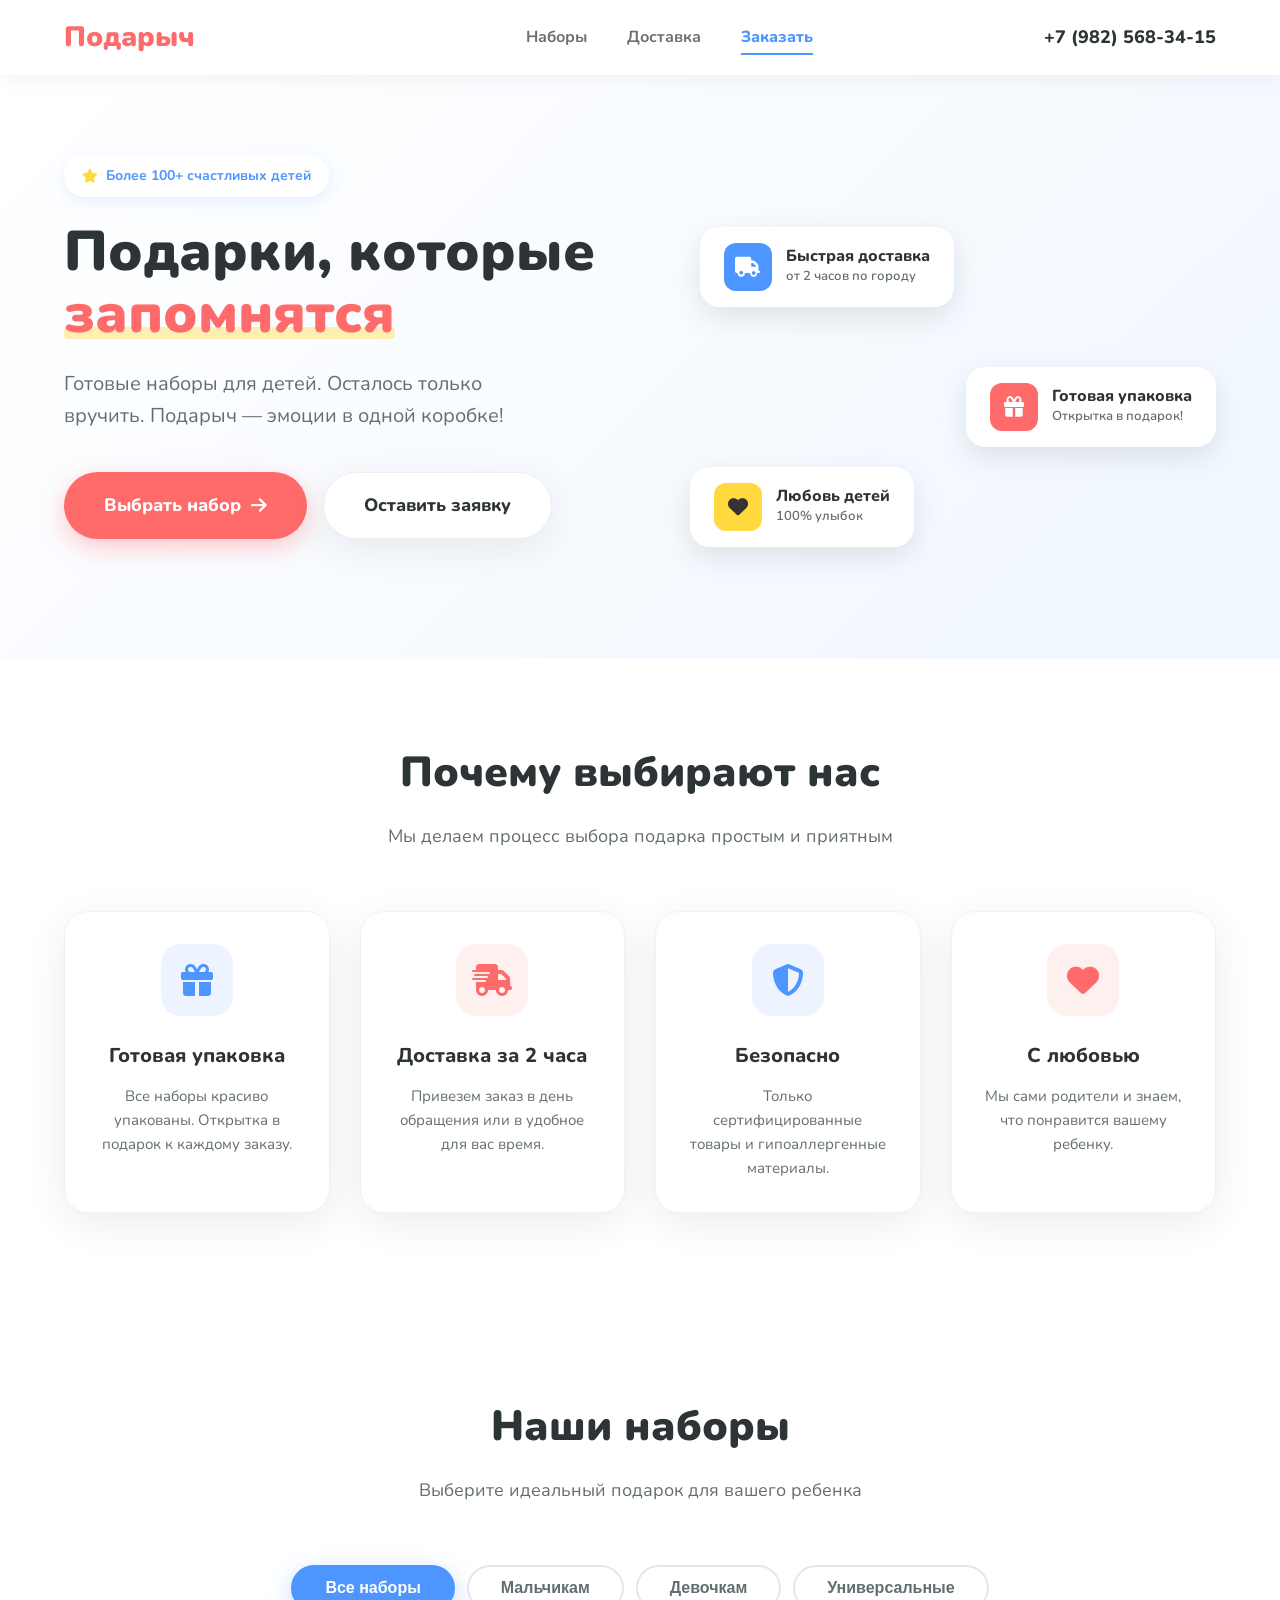
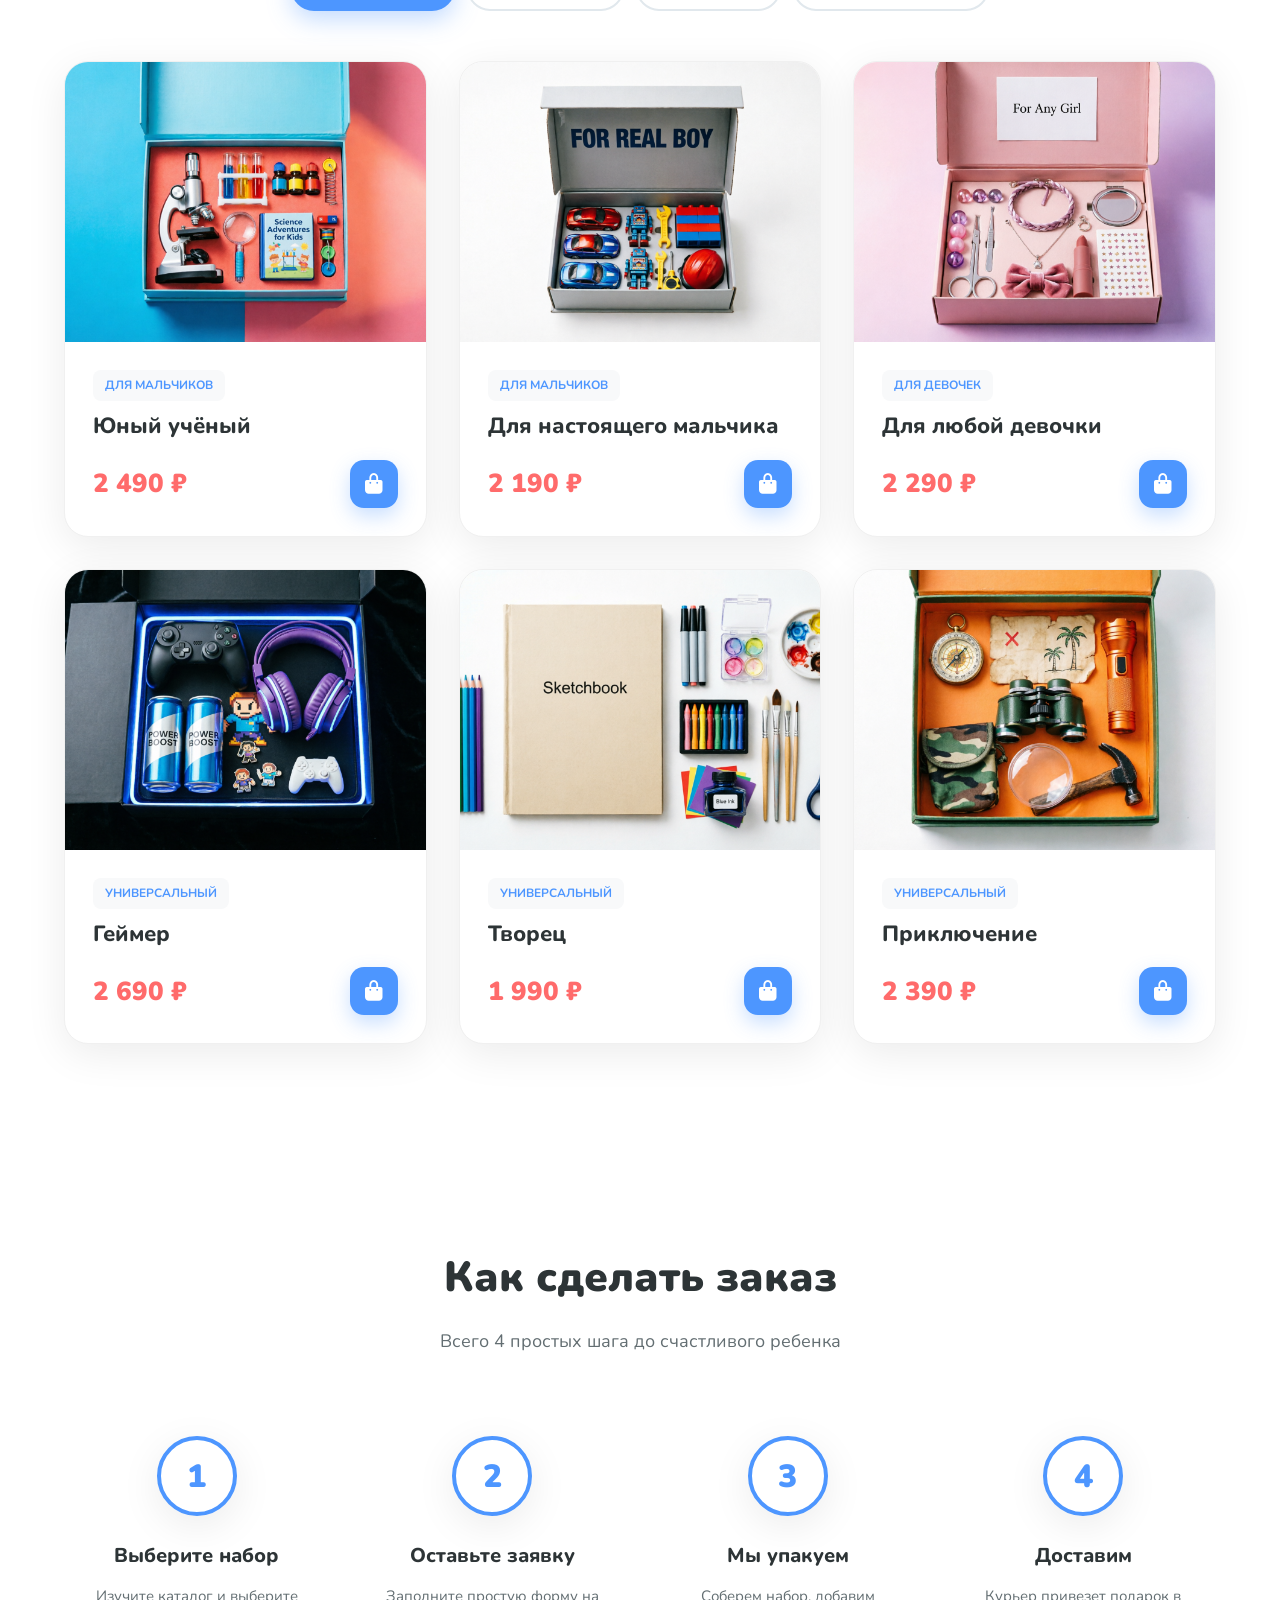
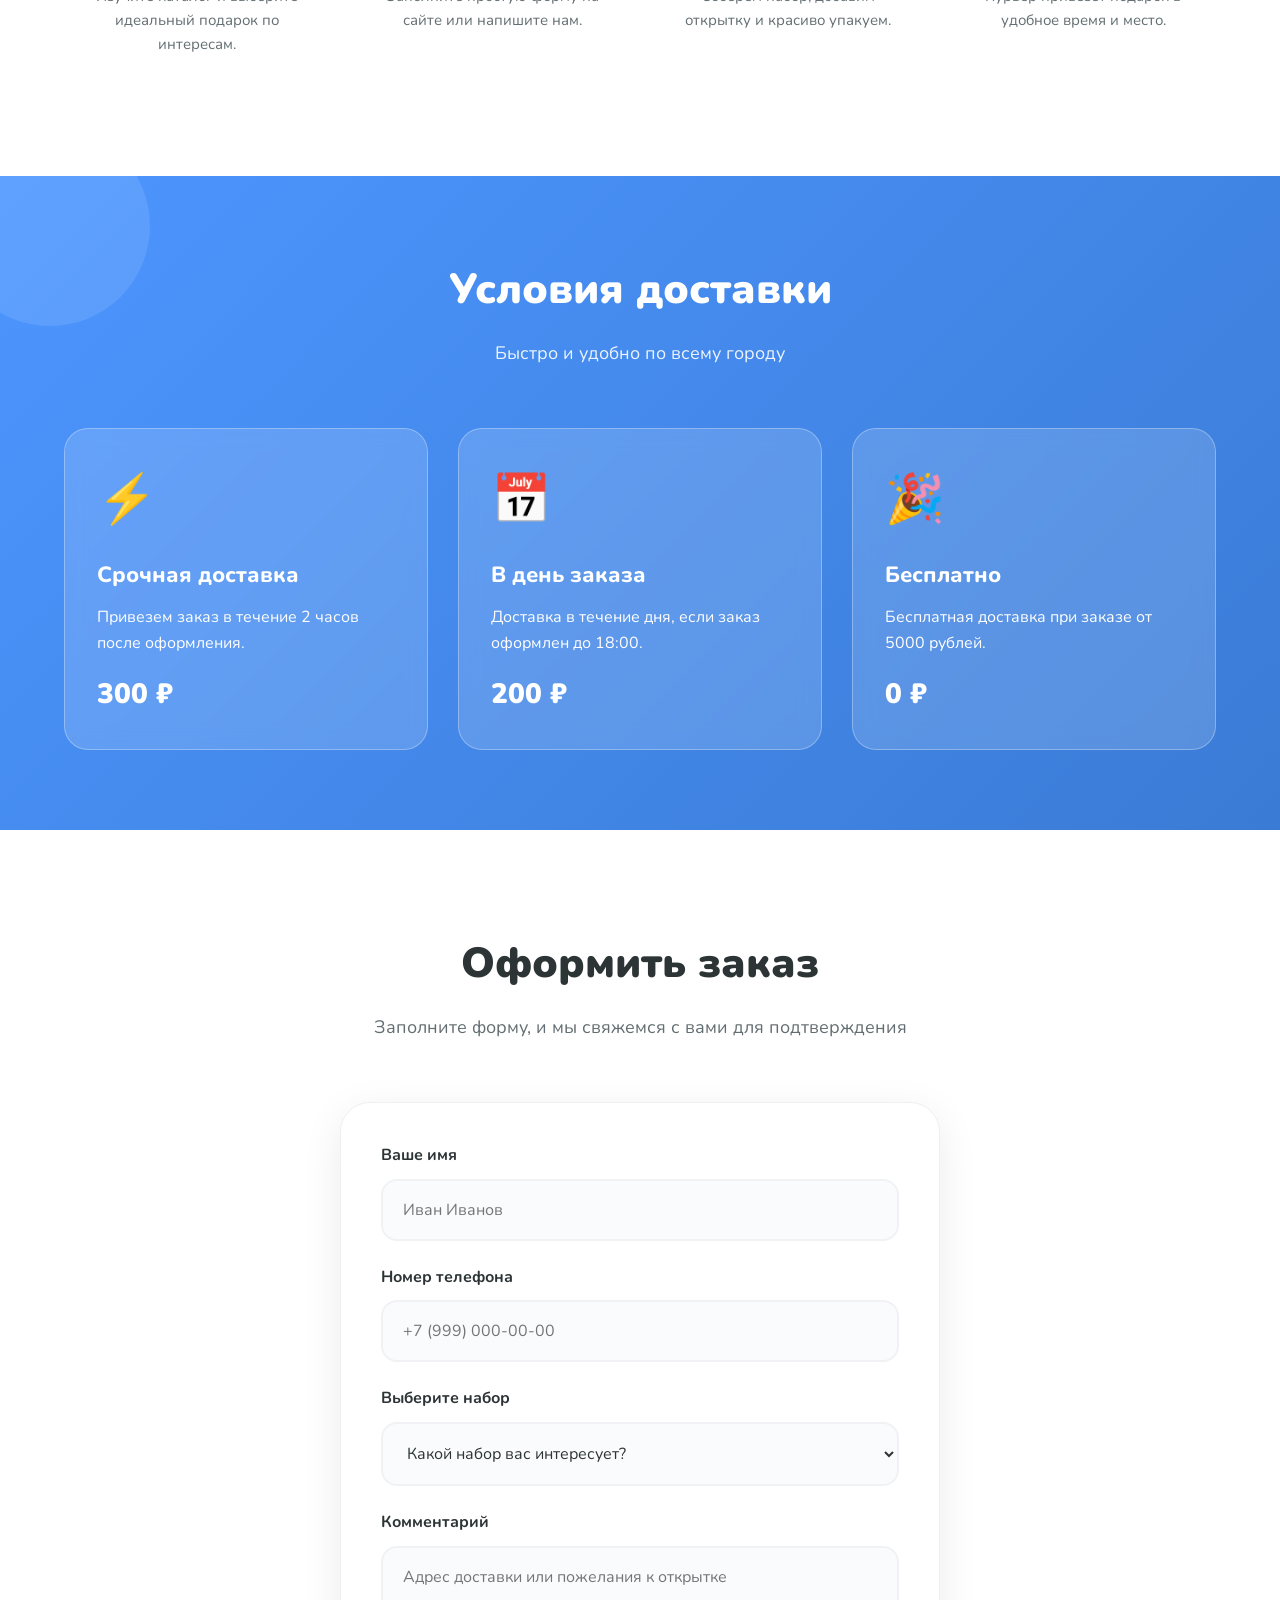
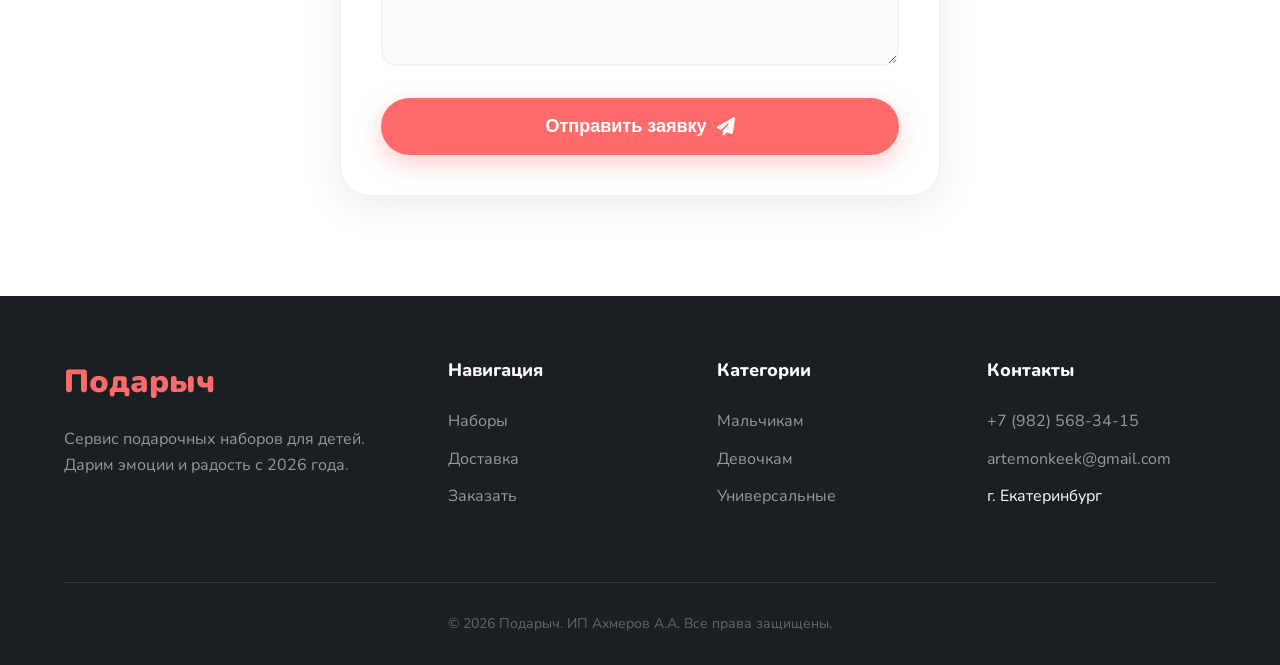
==== index.html @ 7b55886d "First release" ====
<!DOCTYPE html>
<html lang="ru">
<head>
    <meta charset="UTF-8">
    <meta name="viewport" content="width=device-width, initial-scale=1.0">
    <title>Подарыч — Готовые наборы для детей</title>
    
    <!-- Шрифты Nunito -->
    <link href="https://fonts.googleapis.com/css2?family=Nunito:wght@400;600;700;800;900&display=swap" rel="stylesheet">
    <!-- Иконки FontAwesome -->
    <link rel="stylesheet" href="https://cdnjs.cloudflare.com/ajax/libs/font-awesome/6.4.0/css/all.min.css">
    <!-- Твой стиль -->
    <link rel="stylesheet" href="style.css">
</head>
<body>

    <!-- HEADER -->
    <header class="header">
        <div class="container header__inner">
            <a href="#" class="logo">
                Подарыч
            </a>
            
            <nav class="nav" id="navMenu">
                <a href="#catalog" class="nav__link">Наборы</a>
                <a href="#delivery" class="nav__link">Доставка</a>
                <!-- Кнопка "Заказать" теперь здесь, в меню -->
                <a href="#order" class="nav__link nav__link--cta">Заказать</a>
            </nav>

            <div class="header__contacts">
                <a href="tel:+79825683415" class="phone">+7 (982) 568-34-15</a>
                <!-- Кнопка Telegram убрана отсюда -->
                
                <button class="burger-btn" id="burgerBtn">
                    <i class="fas fa-bars"></i>
                </button>
            </div>
        </div>
    </header>

    <!-- HERO SECTION -->
    <section class="hero">
        <div class="container hero__inner">
            <div class="hero__content reveal">
                <div class="hero__badge">
                    <i class="fas fa-star" style="color: #FFD93D;"></i>
                    Более 100+ счастливых детей
                </div>
                
                <h1 class="hero__title">
                    Подарки, которые <span>запомнятся</span>
                </h1>
                
                <p class="hero__subtitle">
                    Готовые наборы для детей. Осталось только вручить. Подарыч — эмоции в одной коробке!
                </p>

                <div class="hero__buttons">
                    <a href="#catalog" class="btn-primary">
                        Выбрать набор <i class="fas fa-arrow-right"></i>
                    </a>
                    <a href="#order" class="btn-outline">
                        Оставить заявку
                    </a>
                </div>
            </div>
            
            <div class="hero__image-wrapper">
                
                <div class="floating-card fc-delivery">
                    <div class="floating-card__icon"><i class="fas fa-truck"></i></div>
                    <div>
                        <div class="floating-card__text">Быстрая доставка</div>
                        <div class="floating-card__subtext">от 2 часов по городу</div>
                    </div>
                </div>

                <div class="floating-card fc-packaging">
                    <div class="floating-card__icon"><i class="fas fa-gift"></i></div>
                    <div>
                        <div class="floating-card__text">Готовая упаковка</div>
                        <div class="floating-card__subtext">Открытка в подарок!</div>
                    </div>
                </div>

                <div class="floating-card fc-rating">
                    <div class="floating-card__icon"><i class="fas fa-heart"></i></div>
                    <div>
                        <div class="floating-card__text">Любовь детей</div>
                        <div class="floating-card__subtext">100% улыбок</div>
                    </div>
                </div>
            </div>
        </div>
    </section>

    <!-- FEATURES -->
    <section class="features">
        <div class="container">
            <div class="section-header reveal">
                <h2 class="section-title">Почему выбирают нас</h2>
                <p class="section-subtitle">Мы делаем процесс выбора подарка простым и приятным</p>
            </div>
            
            <div class="features__grid">
                <div class="feature-card reveal">
                    <div class="feature-icon"><i class="fas fa-gift"></i></div>
                    <h3 class="feature-title">Готовая упаковка</h3>
                    <p class="feature-text">Все наборы красиво упакованы. Открытка в подарок к каждому заказу.</p>
                </div>
                <div class="feature-card reveal">
                    <div class="feature-icon"><i class="fas fa-shipping-fast"></i></div>
                    <h3 class="feature-title">Доставка за 2 часа</h3>
                    <p class="feature-text">Привезем заказ в день обращения или в удобное для вас время.</p>
                </div>
                <div class="feature-card reveal">
                    <div class="feature-icon"><i class="fas fa-shield-alt"></i></div>
                    <h3 class="feature-title">Безопасно</h3>
                    <p class="feature-text">Только сертифицированные товары и гипоаллергенные материалы.</p>
                </div>
                <div class="feature-card reveal">
                    <div class="feature-icon"><i class="fas fa-heart"></i></div>
                    <h3 class="feature-title">С любовью</h3>
                    <p class="feature-text">Мы сами родители и знаем, что понравится вашему ребенку.</p>
                </div>
            </div>
        </div>
    </section>

    <!-- CATALOG -->
    <section class="catalog" id="catalog">
        <div class="container">
            <div class="section-header reveal">
                <h2 class="section-title">Наши наборы</h2>
                <p class="section-subtitle">Выберите идеальный подарок для вашего ребенка</p>
            </div>

            <div class="filters reveal">
                <button class="filter-btn active" data-filter="all">Все наборы</button>
                <button class="filter-btn" data-filter="boy">Мальчикам</button>
                <button class="filter-btn" data-filter="girl">Девочкам</button>
                <button class="filter-btn" data-filter="universal">Универсальные</button>
            </div>

            <div class="products-grid">
                <!-- Товар 1 -->
                <div class="product-card reveal" data-category="boy">
                    <img src="Ученый.png" alt="Набор Юный ученый" class="product-image">
                    <div class="product-content">
                        <span class="product-tag">Для мальчиков</span>
                        <h3 class="product-title">Юный учёный</h3>
                        <div class="product-footer">
                            <span class="product-price">2 490 ₽</span>
                            <a href="#order" class="btn-order"><i class="fas fa-shopping-bag"></i></a>
                        </div>
                    </div>
                </div>

                <!-- Товар 2 -->
                <div class="product-card reveal" data-category="boy">
                    <img src="Для мальчика.png" alt="Набор Для настоящего мальчика" class="product-image">
                    <div class="product-content">
                        <span class="product-tag">Для мальчиков</span>
                        <h3 class="product-title">Для настоящего мальчика</h3>
                        <div class="product-footer">
                            <span class="product-price">2 190 ₽</span>
                            <a href="#order" class="btn-order"><i class="fas fa-shopping-bag"></i></a>
                        </div>
                    </div>
                </div>

                <!-- Товар 3 -->
                <div class="product-card reveal" data-category="girl">
                    <img src="Для девочки.png" alt="Набор Для любой девочки" class="product-image">
                    <div class="product-content">
                        <span class="product-tag">Для девочек</span>
                        <h3 class="product-title">Для любой девочки</h3>
                        <div class="product-footer">
                            <span class="product-price">2 290 ₽</span>
                            <a href="#order" class="btn-order"><i class="fas fa-shopping-bag"></i></a>
                        </div>
                    </div>
                </div>
                
                <!-- Товар 4 -->
                <div class="product-card reveal" data-category="universal">
                    <img src="Геймер.png" alt="Набор Геймер" class="product-image">
                    <div class="product-content">
                        <span class="product-tag">Универсальный</span>
                        <h3 class="product-title">Геймер</h3>
                        <div class="product-footer">
                            <span class="product-price">2 690 ₽</span>
                            <a href="#order" class="btn-order"><i class="fas fa-shopping-bag"></i></a>
                        </div>
                    </div>
                </div>

                <!-- Товар 5 -->
                <div class="product-card reveal" data-category="universal">
                    <img src="Художник.png" alt="Набор Творец" class="product-image">
                    <div class="product-content">
                        <span class="product-tag">Универсальный</span>
                        <h3 class="product-title">Творец</h3>
                        <div class="product-footer">
                            <span class="product-price">1 990 ₽</span>
                            <a href="#order" class="btn-order"><i class="fas fa-shopping-bag"></i></a>
                        </div>
                    </div>
                </div>

                <!-- Товар 6 -->
                <div class="product-card reveal" data-category="universal">
                    <img src="Приключения.png" alt="Набор Приключение" class="product-image">
                    <div class="product-content">
                        <span class="product-tag">Универсальный</span>
                        <h3 class="product-title">Приключение</h3>
                        <div class="product-footer">
                            <span class="product-price">2 390 ₽</span>
                            <a href="#order" class="btn-order"><i class="fas fa-shopping-bag"></i></a>
                        </div>
                    </div>
                </div>
            </div>
        </div>
    </section>

    <!-- HOW IT WORKS -->
    <section class="how-it-works" id="how-it-works">
        <div class="container">
            <div class="section-header reveal">
                <h2 class="section-title">Как сделать заказ</h2>
                <p class="section-subtitle">Всего 4 простых шага до счастливого ребенка</p>
            </div>

            <div class="steps-grid">
                <div class="step-card reveal">
                    <div class="step-number">1</div>
                    <h3 class="step-title">Выберите набор</h3>
                    <p class="step-text">Изучите каталог и выберите идеальный подарок по интересам.</p>
                </div>
                <div class="step-card reveal">
                    <div class="step-number">2</div>
                    <h3 class="step-title">Оставьте заявку</h3>
                    <p class="step-text">Заполните простую форму на сайте или напишите нам.</p>
                </div>
                <div class="step-card reveal">
                    <div class="step-number">3</div>
                    <h3 class="step-title">Мы упакуем</h3>
                    <p class="step-text">Соберем набор, добавим открытку и красиво упакуем.</p>
                </div>
                <div class="step-card reveal">
                    <div class="step-number">4</div>
                    <h3 class="step-title">Доставим</h3>
                    <p class="step-text">Курьер привезет подарок в удобное время и место.</p>
                </div>
            </div>
        </div>
    </section>

    <!-- DELIVERY INFO -->
    <section class="delivery" id="delivery">
        <div class="container">
            <div class="section-header reveal">
                <h2 class="section-title">Условия доставки</h2>
                <p class="section-subtitle">Быстро и удобно по всему городу</p>
            </div>

            <div class="delivery-grid">
                <div class="delivery-card reveal">
                    <div class="delivery-icon">⚡</div>
                    <h3 class="delivery-title">Срочная доставка</h3>
                    <p>Привезем заказ в течение 2 часов после оформления.</p>
                    <span class="delivery-price">300 ₽</span>
                </div>
                <div class="delivery-card reveal">
                    <div class="delivery-icon">📅</div>
                    <h3 class="delivery-title">В день заказа</h3>
                    <p>Доставка в течение дня, если заказ оформлен до 18:00.</p>
                    <span class="delivery-price">200 ₽</span>
                </div>
                <div class="delivery-card reveal">
                    <div class="delivery-icon">🎉</div>
                    <h3 class="delivery-title">Бесплатно</h3>
                    <p>Бесплатная доставка при заказе от 5000 рублей.</p>
                    <span class="delivery-price">0 ₽</span>
                </div>
            </div>
        </div>
    </section>

    <!-- ORDER FORM -->
    <section class="order-form-section" id="order">
        <div class="container">
            <div class="section-header reveal">
                <h2 class="section-title">Оформить заказ</h2>
                <p class="section-subtitle">Заполните форму, и мы свяжемся с вами для подтверждения</p>
            </div>
            
            <form class="form-wrapper reveal" id="orderForm">
                <div class="form-group">
                    <label class="form-label">Ваше имя</label>
                    <input type="text" class="form-input" id="name" placeholder="Иван Иванов" required>
                </div>
                
                <div class="form-group">
                    <label class="form-label">Номер телефона</label>
                    <input type="tel" class="form-input" id="phone" placeholder="+7 (999) 000-00-00" required>
                </div>

                <div class="form-group">
                    <label class="form-label">Выберите набор</label>
                    <select class="form-select" id="productSelect">
                        <option value="" disabled selected>Какой набор вас интересует?</option>
                        <option>Юный учёный</option>
                        <option>Для настоящего мальчика</option>
                        <option>Для любой девочки</option>
                        <option>Геймер</option>
                        <option>Творец</option>
                        <option>Приключение</option>
                    </select>
                </div>

                <div class="form-group">
                    <label class="form-label">Комментарий</label>
                    <textarea class="form-textarea" id="comment" placeholder="Адрес доставки или пожелания к открытке"></textarea>
                </div>

                <button type="submit" class="btn-primary btn-full">
                    Отправить заявку <i class="fas fa-paper-plane"></i>
                </button>
            </form>
        </div>
    </section>

    <!-- FOOTER -->
    <footer class="footer" id="footer">
        <div class="container">
            <div class="footer-grid">
                <div>
                    <a href="#" class="footer-logo">Подарыч</a>
                    <p class="footer-text">Сервис подарочных наборов для детей. Дарим эмоции и радость с 2026 года.</p>
                </div>
                <div>
                    <h4 class="footer-title">Навигация</h4>
                    <ul class="footer-links">
                        <li><a href="#catalog">Наборы</a></li>
                        <li><a href="#delivery">Доставка</a></li>
                        <li><a href="#order">Заказать</a></li>
                    </ul>
                </div>
                <div>
                    <h4 class="footer-title">Категории</h4>
                    <ul class="footer-links">
                        <li><a href="#">Мальчикам</a></li>
                        <li><a href="#">Девочкам</a></li>
                        <li><a href="#">Универсальные</a></li>
                    </ul>
                </div>
                <div>
                    <h4 class="footer-title">Контакты</h4>
                    <ul class="footer-links">
                        <li><a href="tel:+79825683415">+7 (982) 568-34-15</a></li>
                        <li><a href="mailto:artemonkeek@gmail.com">artemonkeek@gmail.com</a></li>
                        <li>г. Екатеринбург</li>
                    </ul>
                </div>
            </div>
            <div class="footer-bottom">
                <p>© 2026 Подарыч. ИП Ахмеров А.А. Все права защищены.</p>
            </div>
        </div>
    </footer>

    <!-- Подключение скрипта -->
    <script src="script.js"></script>
</body>
</html>
---- style.css ----
/* =========================================
   БАЗОВЫЕ НАСТРОЙКИ И ПЕРЕМЕННЫЕ
   ========================================= */
   :root {
    --blue: #4D96FF;
    --coral: #FF6B6B;
    --yellow: #FFD93D;
    --gray-light: #F8F9FA;
    --text-dark: #2D3436;
    --text-gray: #636E72;
    --white: #FFFFFF;
    
    /* Тени */
    --shadow-header: 0 4px 20px rgba(0, 0, 0, 0.05);
    --shadow-card: 0 10px 40px rgba(0, 0, 0, 0.08);
    --shadow-btn: 0 8px 25px rgba(255, 107, 107, 0.35);
    --shadow-hover: 0 15px 35px rgba(0, 0, 0, 0.15);
    --shadow-floating: 0 10px 30px rgba(0,0,0,0.1);
}

* {
    margin: 0;
    padding: 0;
    box-sizing: border-box;
}

html {
    scroll-behavior: smooth;
}

body {
    font-family: 'Nunito', sans-serif;
    color: var(--text-dark);
    background-color: #FFFFFF;
    line-height: 1.6;
    overflow-x: hidden;
}

a { text-decoration: none; color: inherit; }
ul { list-style: none; }
img { max-width: 100%; display: block; }

.container {
    max-width: 1200px;
    margin: 0 auto;
    padding: 0 24px;
}

/* =========================================
   АНИМАЦИИ (SCROLL REVEAL)
   ========================================= */
.reveal {
    opacity: 0;
    transform: translateY(30px);
    transition: all 0.8s ease-out;
}

.reveal.active {
    opacity: 1;
    transform: translateY(0);
}

/* =========================================
   HEADER
   ========================================= */
.header {
    background: rgba(255, 255, 255, 0.95);
    backdrop-filter: blur(10px);
    padding: 15px 0;
    position: sticky;
    top: 0;
    z-index: 100;
    box-shadow: var(--shadow-header);
    transition: padding 0.3s;
}

.header__inner {
    display: flex;
    justify-content: space-between;
    align-items: center;
}

.logo {
    display: flex;
    align-items: center;
    gap: 12px;
    font-weight: 900;
    font-size: 28px;
    color: var(--coral);
    z-index: 102;
}

/* Навигация сдвинута правее за счет margin-left */
.nav {
    display: flex;
    gap: 40px;
    margin-left: 100px; /* Сдвиг меню правее для центровки визуального веса */
}

.nav__link {
    font-weight: 700;
    font-size: 16px;
    color: var(--text-dark);
    opacity: 0.7;
    transition: 0.3s;
    position: relative;
}

.nav__link:hover { opacity: 1; color: var(--blue); }

/* Активная ссылка (подчеркивание) */
.nav__link::after {
    content: '';
    position: absolute;
    bottom: -5px;
    left: 0;
    width: 0;
    height: 2px;
    background: var(--blue);
    transition: width 0.3s;
}
.nav__link:hover::after, .nav__link.active::after { width: 100%; }

/* Специальный стиль для кнопки "Заказать" в меню */
.nav__link--cta {
    color: var(--blue);
    opacity: 1;
    font-weight: 800;
}
.nav__link--cta::after {
    width: 100%; /* Всегда подчеркнута или при наведении */
}

.header__contacts {
    display: flex;
    align-items: center;
    gap: 24px;
}

.phone {
    font-weight: 800;
    font-size: 18px;
    color: var(--text-dark);
    transition: color 0.3s;
}
.phone:hover { color: var(--blue); }

.burger-btn {
    display: none;
    background: none;
    border: none;
    font-size: 24px;
    color: var(--text-dark);
    cursor: pointer;
    z-index: 102;
    padding: 5px;
    transition: transform 0.3s;
}
.burger-btn:hover { transform: scale(1.1); color: var(--coral); }

/* =========================================
   HERO SECTION
   ========================================= */
.hero {
    padding: 80px 0 120px;
    background: linear-gradient(135deg, #fff 0%, #f0f7ff 100%);
    position: relative;
    overflow: hidden;
}

.hero__inner {
    display: grid;
    grid-template-columns: 1.2fr 1fr;
    gap: 60px;
    align-items: center;
}

.hero__badge {
    display: inline-flex;
    align-items: center;
    gap: 8px;
    background: var(--white);
    padding: 10px 18px;
    border-radius: 50px;
    font-size: 14px;
    font-weight: 700;
    color: var(--blue);
    margin-bottom: 24px;
    box-shadow: 0 4px 15px rgba(77, 150, 255, 0.15);
    animation: float 3s ease-in-out infinite;
}

@keyframes float {
    0%, 100% { transform: translateY(0); }
    50% { transform: translateY(-5px); }
}

.hero__title {
    font-size: 56px;
    line-height: 1.1;
    font-weight: 900;
    margin-bottom: 24px;
    color: var(--text-dark);
}

.hero__title span {
    color: var(--coral);
    position: relative;
    display: inline-block;
}

.hero__title span::after {
    content: '';
    position: absolute;
    bottom: 5px;
    left: 0;
    width: 100%;
    height: 12px;
    background: rgba(255, 217, 61, 0.4);
    z-index: -1;
    border-radius: 4px;
}

.hero__subtitle {
    font-size: 20px;
    color: var(--text-gray);
    margin-bottom: 40px;
    max-width: 500px;
}

.hero__buttons {
    display: flex;
    gap: 16px;
}

.btn-primary {
    background: var(--coral);
    color: white;
    padding: 18px 40px;
    border-radius: 50px;
    font-weight: 800;
    font-size: 18px;
    box-shadow: var(--shadow-btn);
    display: inline-flex;
    align-items: center;
    justify-content: center;
    gap: 10px;
    border: none;
    cursor: pointer;
    transition: all 0.3s ease;
}

.btn-primary:hover {
    transform: translateY(-3px);
    box-shadow: 0 12px 30px rgba(255, 107, 107, 0.4);
}

.btn-primary:active { transform: scale(0.95); }

.btn-outline {
    background: var(--white);
    color: var(--text-dark);
    padding: 18px 40px;
    border-radius: 50px;
    font-weight: 800;
    font-size: 18px;
    box-shadow: var(--shadow-card);
    border: 1px solid #eee;
    display: inline-flex;
    align-items: center;
    justify-content: center;
    gap: 10px;
    transition: all 0.3s ease;
}

.btn-outline:hover {
    transform: translateY(-3px);
    box-shadow: var(--shadow-hover);
    border-color: var(--blue);
    color: var(--blue);
}

.btn-outline:active { transform: scale(0.95); }

.hero__image-wrapper {
    position: relative;
    padding: 20px;
    animation: fadeInRight 1s ease-out;
}

@keyframes fadeInRight {
    from { opacity: 0; transform: translateX(50px); }
    to { opacity: 1; transform: translateX(0); }
}

.hero__image {
    width: 100%;
    border-radius: 30px;
    box-shadow: 0 30px 60px rgba(0, 0, 0, 0.1);
    transform: rotate(2deg);
    transition: transform 0.5s;
}

.hero__image:hover { transform: rotate(0deg) scale(1.02); }

.floating-card {
    position: absolute;
    background: var(--white);
    padding: 16px 24px;
    border-radius: 20px;
    box-shadow: var(--shadow-floating);
    display: flex;
    align-items: center;
    gap: 14px;
    z-index: 2;
    animation: floatCard 4s ease-in-out infinite;
}

@keyframes floatCard {
    0%, 100% { transform: translateY(0); }
    50% { transform: translateY(-10px); }
}

.floating-card__icon {
    width: 48px;
    height: 48px;
    border-radius: 12px;
    display: flex;
    align-items: center;
    justify-content: center;
    color: white;
    font-size: 20px;
    flex-shrink: 0;
}

.floating-card__text {
    font-weight: 800;
    font-size: 16px;
    line-height: 1.2;
    color: var(--text-dark);
}

.floating-card__subtext {
    font-size: 13px;
    color: var(--text-gray);
    font-weight: 600;
}

.fc-delivery { bottom: 60px; left: -20px; animation-delay: 0.5s; }
.fc-delivery .floating-card__icon { background: var(--blue); }

.fc-packaging { top: 40px; right: 0px; animation-delay: 1s; }
.fc-packaging .floating-card__icon { background: var(--coral); }

.fc-rating { top: 140px; left: -30px; animation-delay: 1.5s; }
.fc-rating .floating-card__icon { background: var(--yellow); color: #333; }

/* =========================================
   FEATURES
   ========================================= */
.features { padding: 80px 0; background: #FFFFFF; }

.features__grid {
    display: grid;
    grid-template-columns: repeat(4, 1fr);
    gap: 30px;
}

.feature-card {
    background: var(--white);
    padding: 32px;
    border-radius: 24px;
    box-shadow: var(--shadow-card);
    text-align: center;
    border: 1px solid #F1F2F6;
    transition: all 0.3s ease;
}

.feature-card:hover {
    transform: translateY(-10px);
    box-shadow: var(--shadow-hover);
    border-color: transparent;
}

.feature-icon {
    width: 72px;
    height: 72px;
    background: rgba(77, 150, 255, 0.1);
    color: var(--blue);
    border-radius: 20px;
    margin: 0 auto 24px;
    display: flex;
    align-items: center;
    justify-content: center;
    font-size: 32px;
    transition: transform 0.3s;
}

.feature-card:hover .feature-icon { transform: scale(1.1) rotate(5deg); }

.feature-card:nth-child(even) .feature-icon {
    background: rgba(255, 107, 107, 0.1);
    color: var(--coral);
}

.feature-title { font-size: 20px; font-weight: 800; margin-bottom: 12px; }
.feature-text { font-size: 15px; color: var(--text-gray); }

/* =========================================
   CATALOG
   ========================================= */
.catalog { padding: 100px 0; background: #FFFFFF; }

.section-header { text-align: center; margin-bottom: 60px; }
.section-title { font-size: 42px; font-weight: 900; margin-bottom: 16px; }
.section-subtitle { font-size: 18px; color: var(--text-gray); }

.filters {
    display: flex;
    justify-content: center;
    gap: 12px;
    margin-bottom: 50px;
    flex-wrap: wrap;
}

.filter-btn {
    padding: 12px 32px;
    border-radius: 50px;
    font-weight: 700;
    font-size: 16px;
    border: 2px solid #E1E8ED;
    background: var(--white);
    color: var(--text-gray);
    cursor: pointer;
    transition: all 0.3s;
}

.filter-btn:hover { border-color: var(--blue); color: var(--blue); }

.filter-btn.active {
    background: var(--blue);
    border-color: var(--blue);
    color: var(--white);
    box-shadow: 0 8px 25px rgba(77, 150, 255, 0.35);
}

.products-grid {
    display: grid;
    grid-template-columns: repeat(3, 1fr);
    gap: 32px;
}

.product-card {
    background: var(--white);
    border-radius: 24px;
    overflow: hidden;
    box-shadow: var(--shadow-card);
    border: 1px solid #f0f0f0;
    transition: all 0.3s ease;
}

.product-card:hover { 
    transform: translateY(-10px); 
    box-shadow: var(--shadow-hover);
}

.product-image {
    width: 100%;
    height: 280px;
    object-fit: cover;
    background-color: #f4f4f4;
    transition: transform 0.5s;
}

.product-card:hover .product-image { transform: scale(1.05); }

.product-content { padding: 28px; }

.product-tag {
    display: inline-block;
    padding: 6px 12px;
    background: var(--gray-light);
    border-radius: 8px;
    font-size: 12px;
    font-weight: 700;
    color: var(--blue);
    margin-bottom: 12px;
    text-transform: uppercase;
}

.product-title {
    font-size: 22px;
    font-weight: 800;
    margin-bottom: 16px;
    line-height: 1.2;
}

.product-footer {
    display: flex;
    justify-content: space-between;
    align-items: center;
    margin-top: 20px;
}

.product-price {
    font-size: 26px;
    font-weight: 900;
    color: var(--coral);
}

.btn-order {
    width: 48px;
    height: 48px;
    background: var(--blue);
    color: white;
    border-radius: 14px;
    display: flex;
    align-items: center;
    justify-content: center;
    font-size: 20px;
    box-shadow: 0 8px 20px rgba(77, 150, 255, 0.3);
    cursor: pointer;
    transition: all 0.2s;
}

.btn-order:hover { background: var(--coral); box-shadow: 0 8px 20px rgba(255, 107, 107, 0.4); }
.btn-order:active { transform: scale(0.9); }

/* =========================================
   HOW IT WORKS
   ========================================= */
.how-it-works { padding: 100px 0; background: #FFFFFF; }

.steps-grid {
    display: grid;
    grid-template-columns: repeat(4, 1fr);
    gap: 30px;
}

.step-card {
    text-align: center;
    position: relative;
    padding: 20px;
    border-radius: 20px;
    transition: background 0.3s;
}

.step-card:hover { background: var(--gray-light); }

.step-number {
    width: 80px;
    height: 80px;
    background: var(--white);
    border: 4px solid var(--blue);
    color: var(--blue);
    font-size: 32px;
    font-weight: 900;
    border-radius: 50%;
    display: flex;
    align-items: center;
    justify-content: center;
    margin: 0 auto 24px;
    box-shadow: var(--shadow-card);
    transition: all 0.3s;
}

.step-card:hover .step-number {
    background: var(--blue);
    color: var(--white);
    transform: scale(1.1);
}

.step-title { font-size: 20px; font-weight: 800; margin-bottom: 12px; }
.step-text { font-size: 15px; color: var(--text-gray); }

/* =========================================
   DELIVERY INFO
   ========================================= */
.delivery {
    padding: 80px 0;
    background: linear-gradient(135deg, var(--blue) 0%, #3a7bd5 100%);
    color: white;
    position: relative;
}

.delivery::before {
    content: '';
    position: absolute;
    top: -50px;
    left: -50px;
    width: 200px;
    height: 200px;
    background: rgba(255,255,255,0.1);
    border-radius: 50%;
}

.delivery .section-title, .delivery .section-subtitle { color: white; }
.delivery .section-subtitle { opacity: 0.9; }

.delivery-grid {
    display: grid;
    grid-template-columns: repeat(3, 1fr);
    gap: 30px;
    margin-top: 60px;
}

.delivery-card {
    background: rgba(255, 255, 255, 0.15);
    backdrop-filter: blur(10px);
    padding: 32px;
    border-radius: 24px;
    border: 1px solid rgba(255, 255, 255, 0.3);
    transition: transform 0.3s;
}

.delivery-card:hover { transform: translateY(-5px); background: rgba(255, 255, 255, 0.25); }

.delivery-icon { font-size: 48px; margin-bottom: 20px; }
.delivery-title { font-size: 22px; font-weight: 800; margin-bottom: 12px; }
.delivery-price { font-size: 28px; font-weight: 900; margin-top: 16px; display: block; }

/* =========================================
   ORDER FORM SECTION
   ========================================= */
.order-form-section { padding: 100px 0; background: #FFFFFF; }

.form-wrapper {
    max-width: 600px;
    margin: 0 auto;
    padding: 40px;
    background: var(--white);
    border-radius: 30px;
    box-shadow: var(--shadow-card);
    border: 1px solid #f0f0f0;
}

.form-group { margin-bottom: 24px; }

.form-label {
    display: block;
    font-weight: 700;
    margin-bottom: 10px;
    color: var(--text-dark);
    font-size: 16px;
}

.form-input, .form-select, .form-textarea {
    width: 100%;
    padding: 18px 20px;
    border: 2px solid #F1F2F6;
    border-radius: 16px;
    font-size: 16px;
    font-family: 'Nunito', sans-serif;
    outline: none;
    background-color: #FAFBFC;
    color: var(--text-dark);
    transition: all 0.3s;
}

.form-input:focus, .form-select:focus, .form-textarea:focus {
    border-color: var(--blue);
    background-color: #FFF;
    box-shadow: 0 0 0 4px rgba(77, 150, 255, 0.1);
}

.form-textarea { resize: vertical; min-height: 120px; }

.btn-full { width: 100%; justify-content: center; cursor: pointer; }

/* =========================================
   FOOTER
   ========================================= */
.footer { background: #1A2022; color: white; padding: 60px 0 30px; }

.footer-grid {
    display: grid;
    grid-template-columns: 1.5fr 1fr 1fr 1fr;
    gap: 40px;
    margin-bottom: 60px;
}

.footer-logo {
    font-size: 32px;
    font-weight: 900;
    color: var(--coral);
    margin-bottom: 20px;
    display: block;
}

.footer-text { color: #999; line-height: 1.6; margin-bottom: 24px; }

.footer-title { font-size: 18px; font-weight: 800; margin-bottom: 24px; color: white; }

.footer-links li { margin-bottom: 12px; }
.footer-links a { color: #999; font-size: 16px; transition: color 0.3s; }
.footer-links a:hover { color: var(--blue); }

.footer-bottom {
    border-top: 1px solid rgba(255, 255, 255, 0.1);
    padding-top: 30px;
    text-align: center;
    color: #666;
    font-size: 14px;
}

/* =========================================
   MOBILE ADAPTIVE
   ========================================= */
@media (max-width: 1024px) {
    .hero__inner { grid-template-columns: 1fr; text-align: center; gap: 40px; }
    .hero__content { order: 2; }
    .hero__image-wrapper { order: 1; max-width: 500px; margin: 0 auto; }
    .hero__buttons { justify-content: center; }
    .hero__badge { margin: 0 auto 24px; }
    
    .features__grid { grid-template-columns: repeat(2, 1fr); }
    .products-grid { grid-template-columns: repeat(2, 1fr); }
    .steps-grid { grid-template-columns: repeat(2, 1fr); }
    .delivery-grid { grid-template-columns: repeat(2, 1fr); }
}

@media (max-width: 768px) {
    .burger-btn { display: block; }
    .phone { display: none; }
    
    .nav {
        position: fixed;
        top: 0;
        left: -100%;
        width: 80%;
        height: 100vh;
        background: var(--white);
        flex-direction: column;
        justify-content: center;
        align-items: center;
        gap: 30px;
        box-shadow: 2px 0 10px rgba(0,0,0,0.1);
        transition: 0.3s ease;
        z-index: 101;
        margin-left: 0; /* Сброс отступа на мобильном */
    }
    
    .nav.active { left: 0; }
    .nav__link { font-size: 20px; }

    .hero { padding: 40px 0 60px; }
    .hero__title { font-size: 32px; line-height: 1.2; }
    .hero__subtitle { font-size: 16px; margin-bottom: 24px; }
    .hero__buttons { flex-direction: column; width: 100%; }
    .btn-primary, .btn-outline { width: 100%; }
    
    .floating-card { display: none; }
    .hero__image-wrapper { padding: 0; }

    .section-title { font-size: 28px; }
    .section-header { margin-bottom: 30px; }
    
    .features, .catalog, .how-it-works, .order-form-section { padding: 50px 0; }
    .delivery { padding: 50px 0; }
    
    .features__grid, .products-grid, .steps-grid, .delivery-grid, .footer-grid { 
        grid-template-columns: 1fr; gap: 20px;
    }

    .filters { gap: 8px; }
    .filter-btn { font-size: 14px; padding: 10px 16px; width: 48%; }
    
    .form-wrapper { padding: 20px; }
    
    .footer { padding: 40px 0 20px; text-align: center; }
    .footer-grid { gap: 30px; }
    .footer-logo { margin: 0 auto 20px; }
}
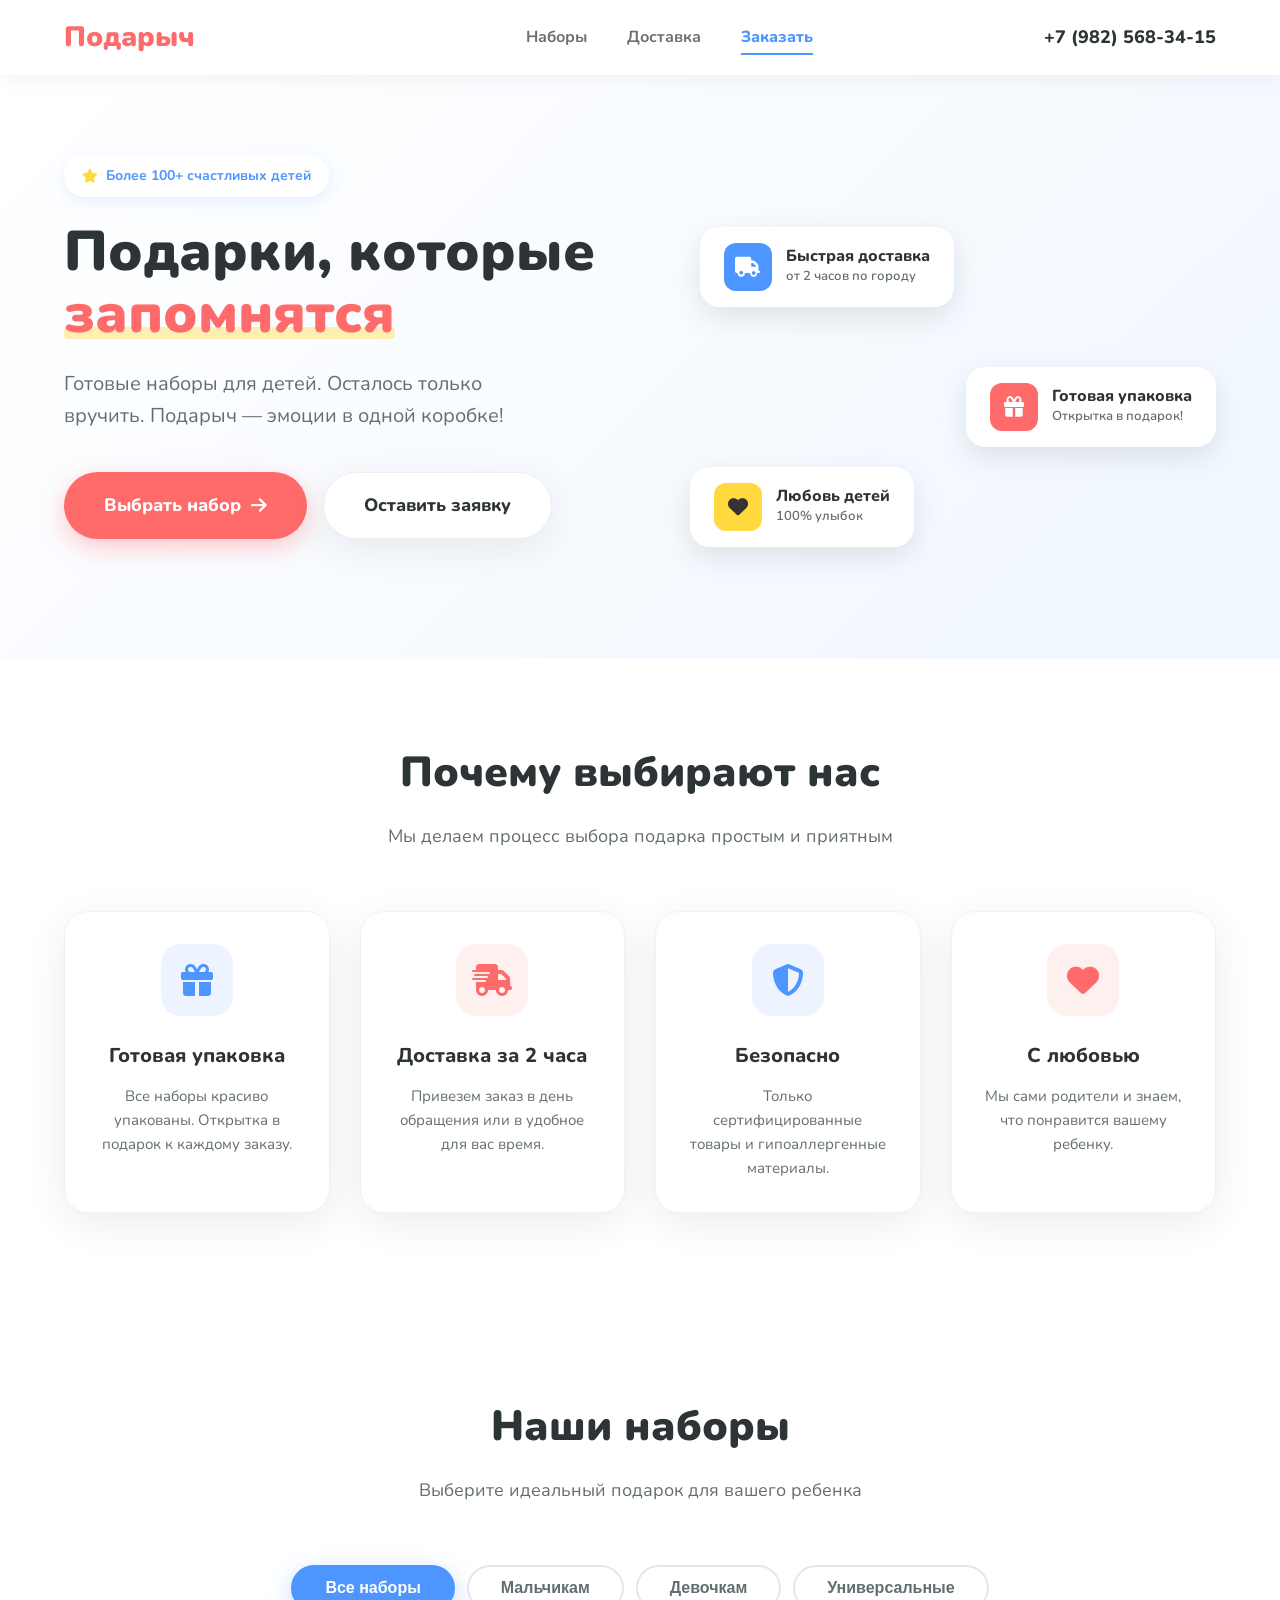
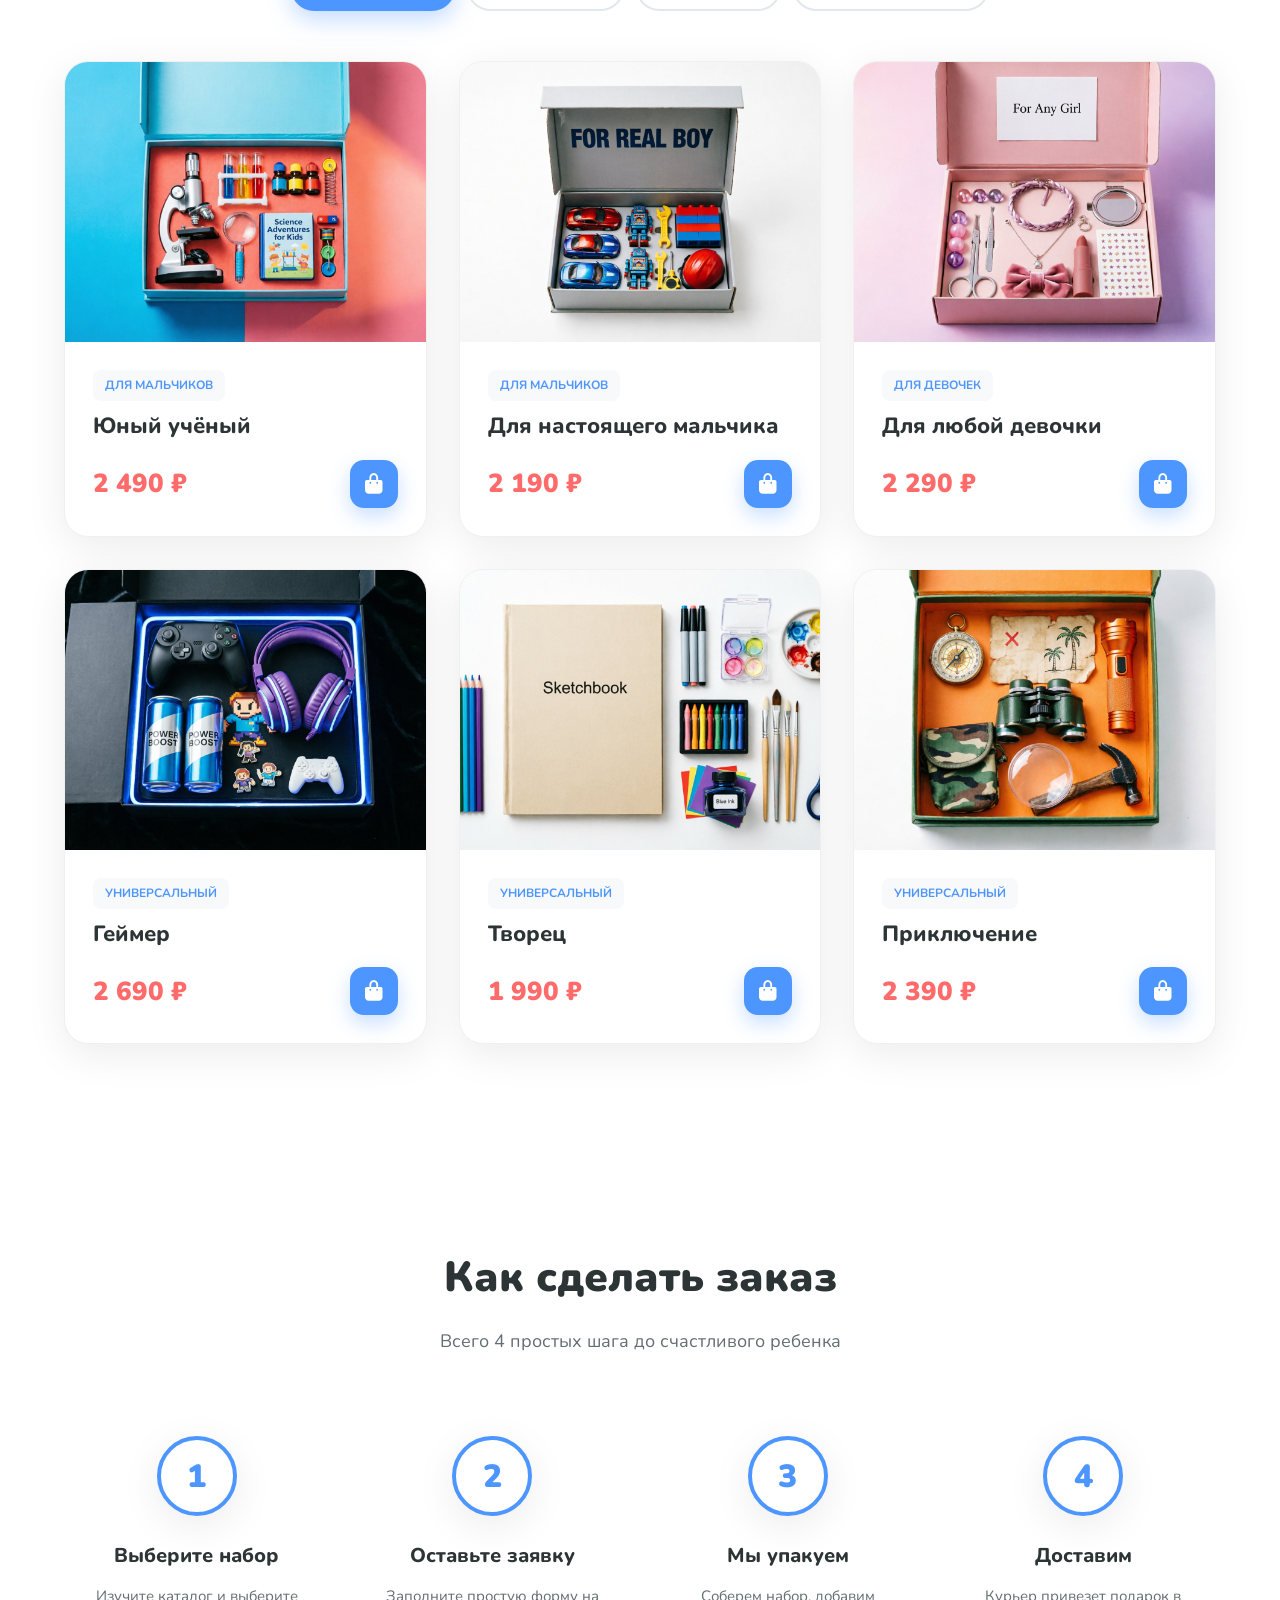
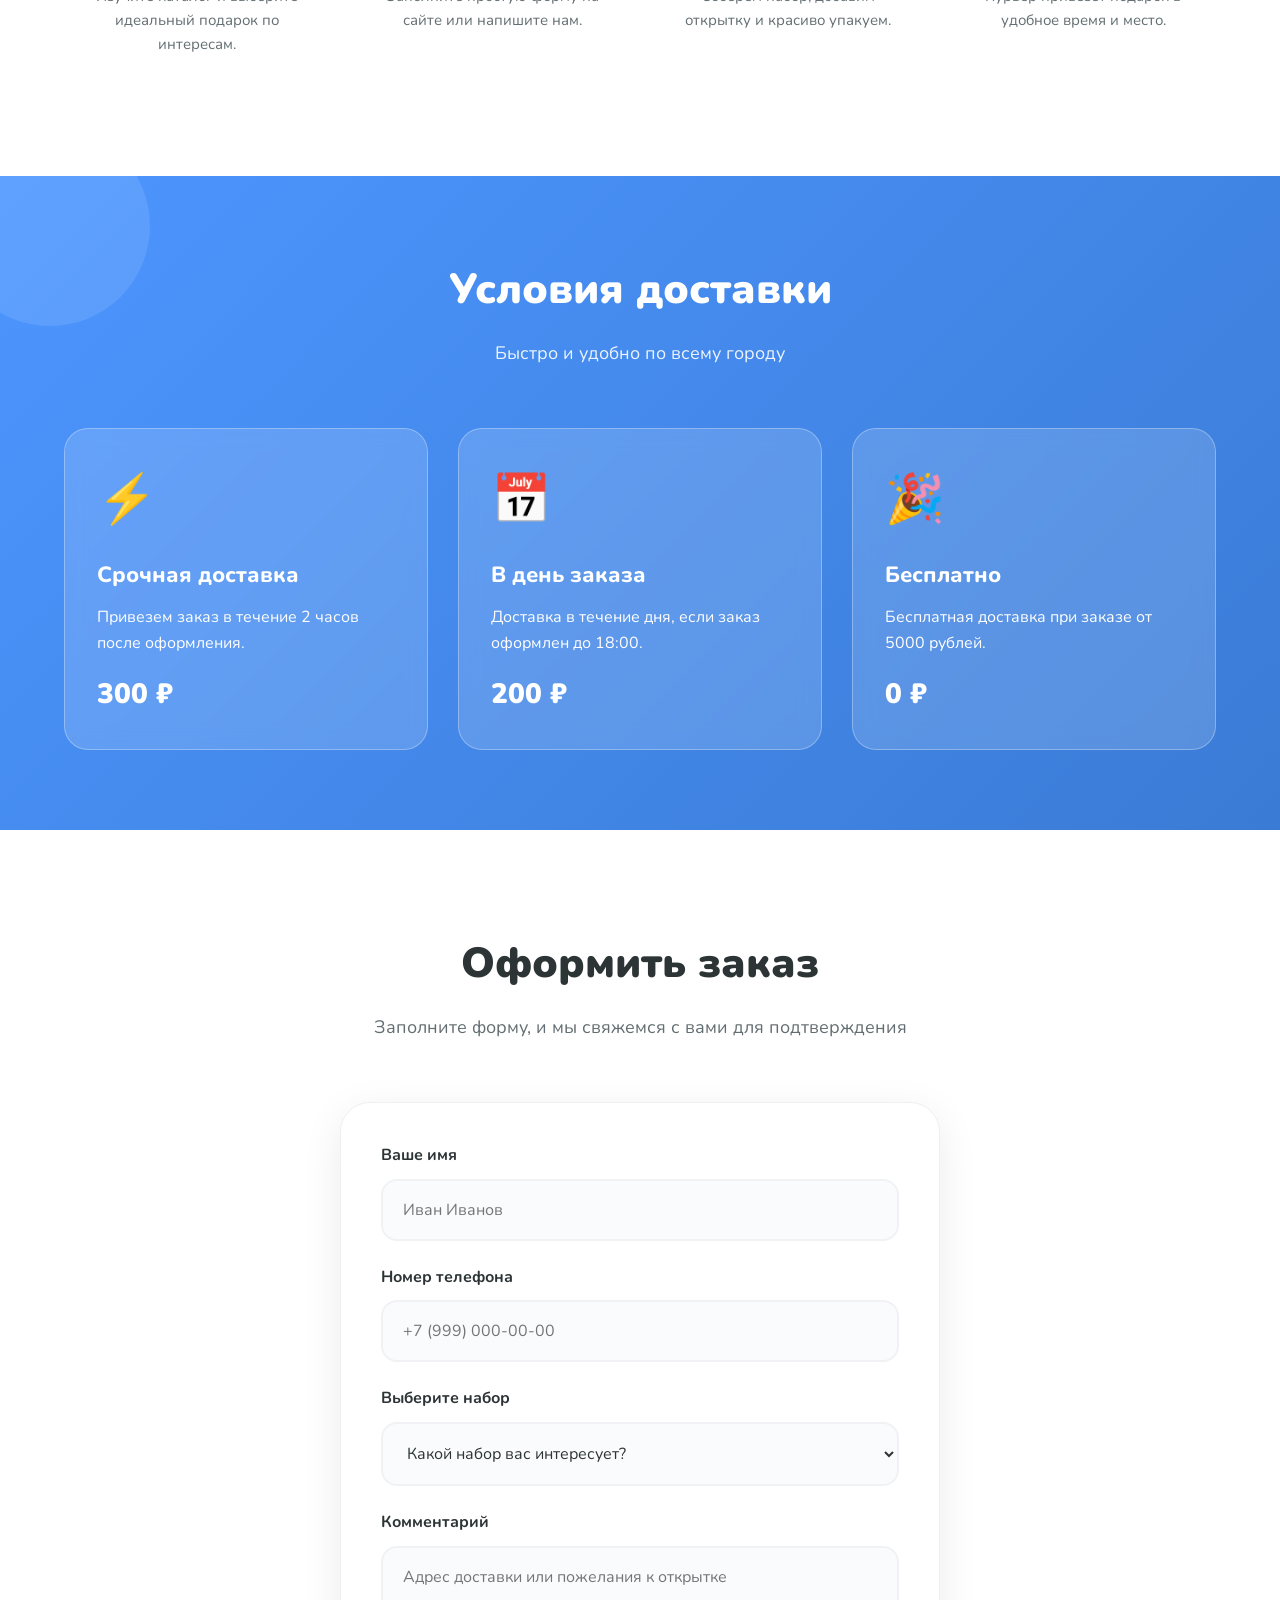
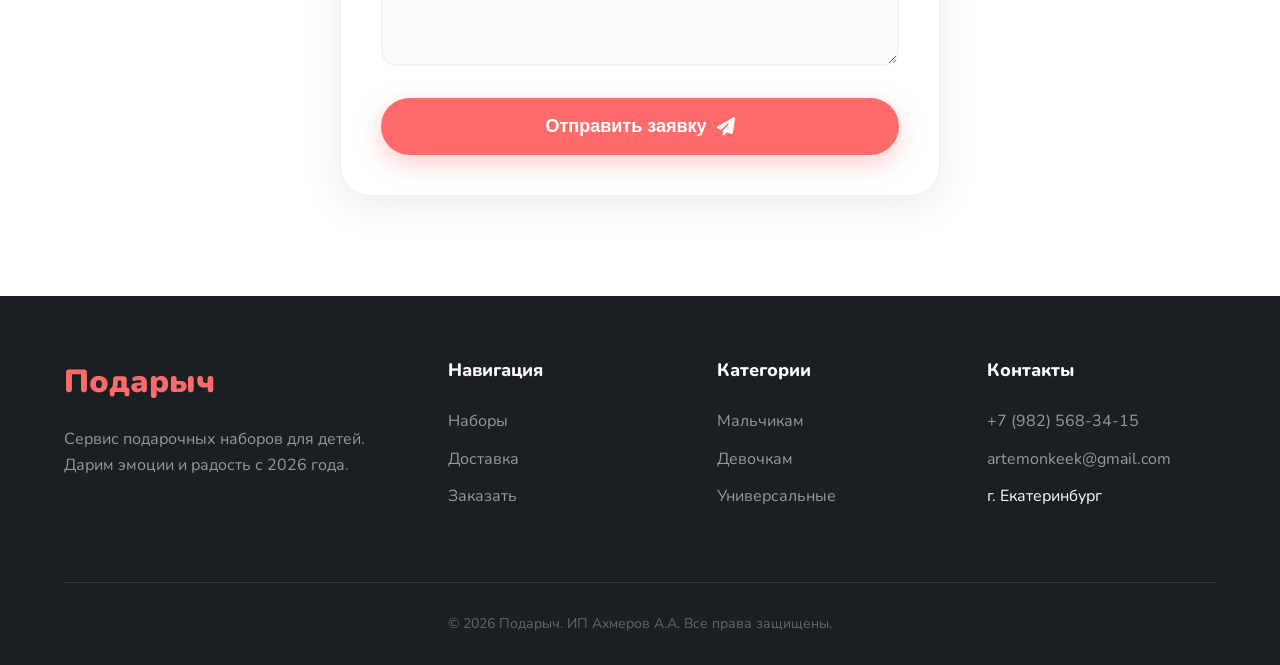
==== commit 2aa4b492: "Оптимизация формата картинок каталога" ====
--- a/index.html
+++ b/index.html
@@ -146,7 +146,7 @@
             <div class="products-grid">
                 <!-- Товар 1 -->
                 <div class="product-card reveal" data-category="boy">
-                    <img src="Ученый.png" alt="Набор Юный ученый" class="product-image">
+                    <img src="Ученый.webp" alt="Набор Юный ученый" class="product-image" loading="lazy">
                     <div class="product-content">
                         <span class="product-tag">Для мальчиков</span>
                         <h3 class="product-title">Юный учёный</h3>
@@ -159,7 +159,7 @@
 
                 <!-- Товар 2 -->
                 <div class="product-card reveal" data-category="boy">
-                    <img src="Для мальчика.png" alt="Набор Для настоящего мальчика" class="product-image">
+                    <img src="Для мальчика.webp" alt="Набор Для настоящего мальчика" class="product-image" loading="lazy">
                     <div class="product-content">
                         <span class="product-tag">Для мальчиков</span>
                         <h3 class="product-title">Для настоящего мальчика</h3>
@@ -172,7 +172,7 @@
 
                 <!-- Товар 3 -->
                 <div class="product-card reveal" data-category="girl">
-                    <img src="Для девочки.png" alt="Набор Для любой девочки" class="product-image">
+                    <img src="Для девочки.webp" alt="Набор Для любой девочки" class="product-image" loading="lazy">
                     <div class="product-content">
                         <span class="product-tag">Для девочек</span>
                         <h3 class="product-title">Для любой девочки</h3>
@@ -185,7 +185,7 @@
                 
                 <!-- Товар 4 -->
                 <div class="product-card reveal" data-category="universal">
-                    <img src="Геймер.png" alt="Набор Геймер" class="product-image">
+                    <img src="Геймер.webp" alt="Набор Геймер" class="product-image" loading="lazy">
                     <div class="product-content">
                         <span class="product-tag">Универсальный</span>
                         <h3 class="product-title">Геймер</h3>
@@ -198,7 +198,7 @@
 
                 <!-- Товар 5 -->
                 <div class="product-card reveal" data-category="universal">
-                    <img src="Художник.png" alt="Набор Творец" class="product-image">
+                    <img src="Художник.webp" alt="Набор Творец" class="product-image" loading="lazy">
                     <div class="product-content">
                         <span class="product-tag">Универсальный</span>
                         <h3 class="product-title">Творец</h3>
@@ -211,7 +211,7 @@
 
                 <!-- Товар 6 -->
                 <div class="product-card reveal" data-category="universal">
-                    <img src="Приключения.png" alt="Набор Приключение" class="product-image">
+                    <img src="Приключения.webp" alt="Набор Приключение" class="product-image" loading="lazy">
                     <div class="product-content">
                         <span class="product-tag">Универсальный</span>
                         <h3 class="product-title">Приключение</h3>
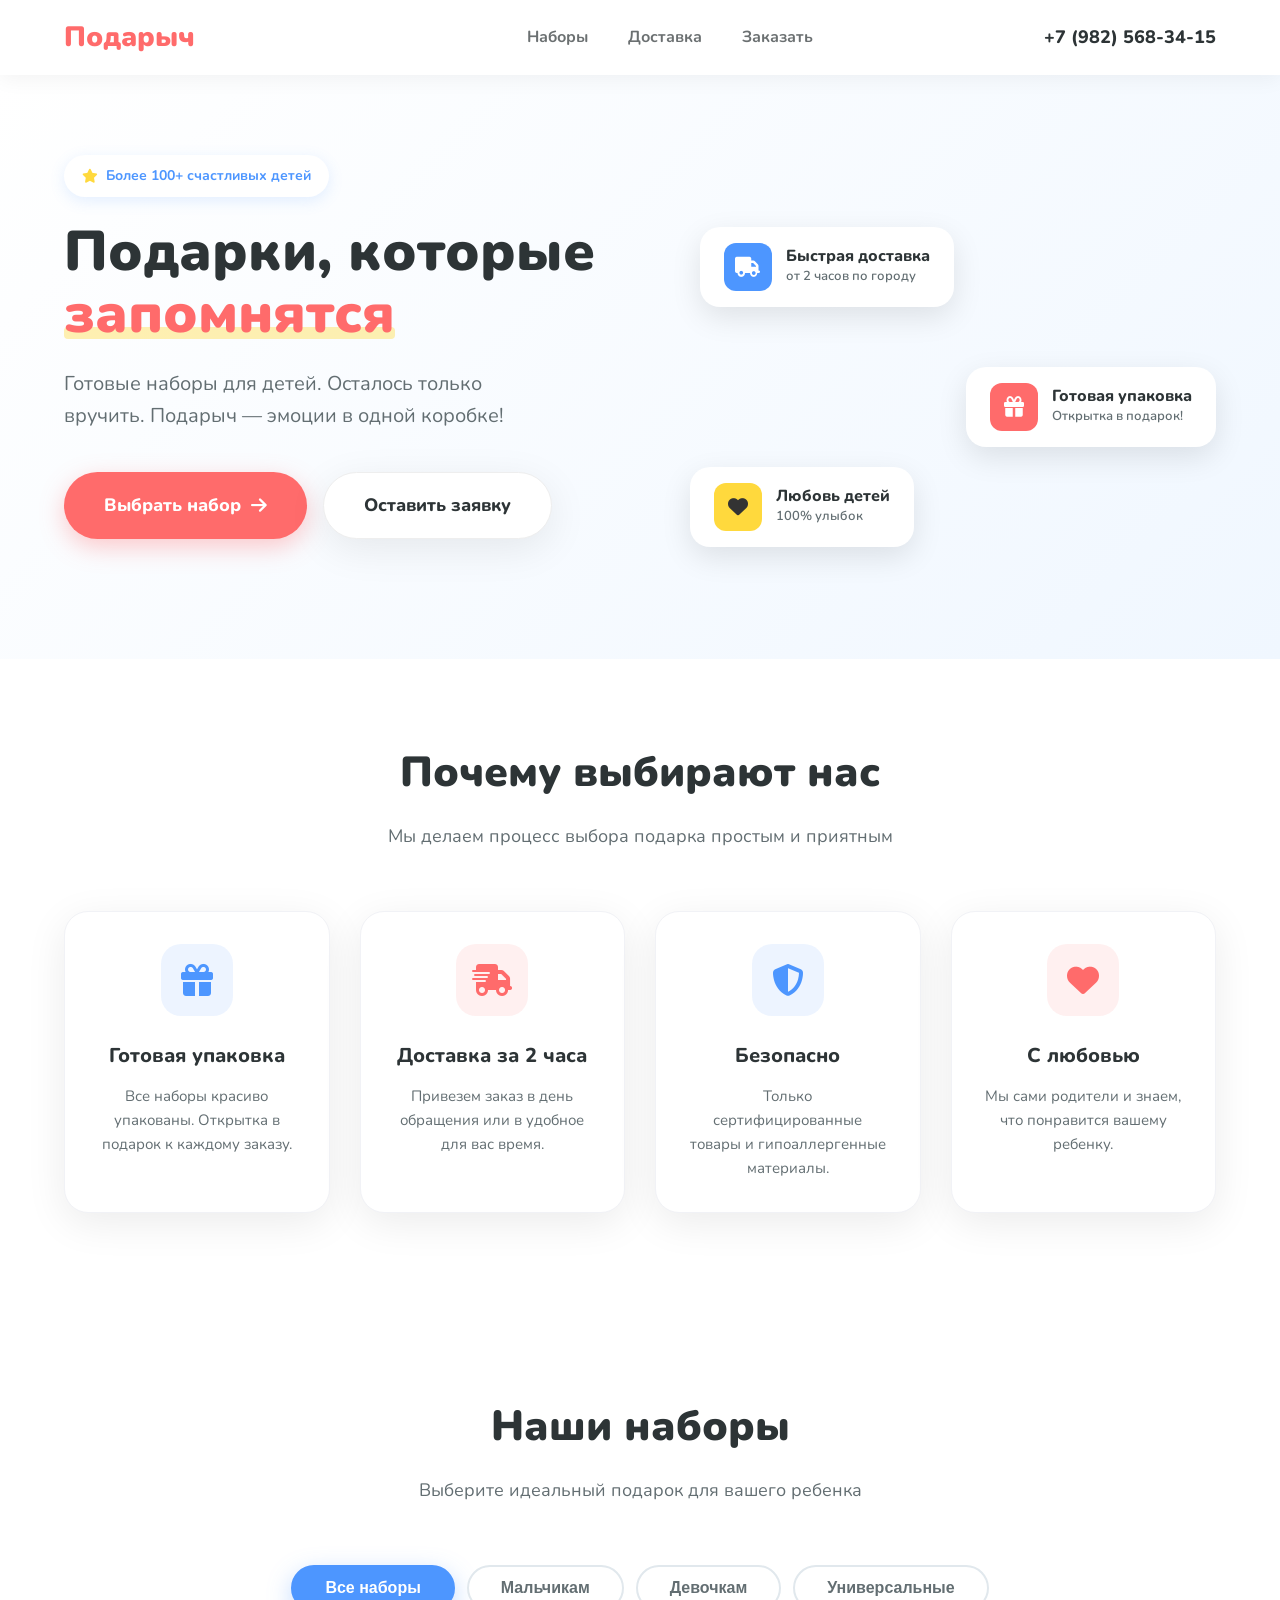
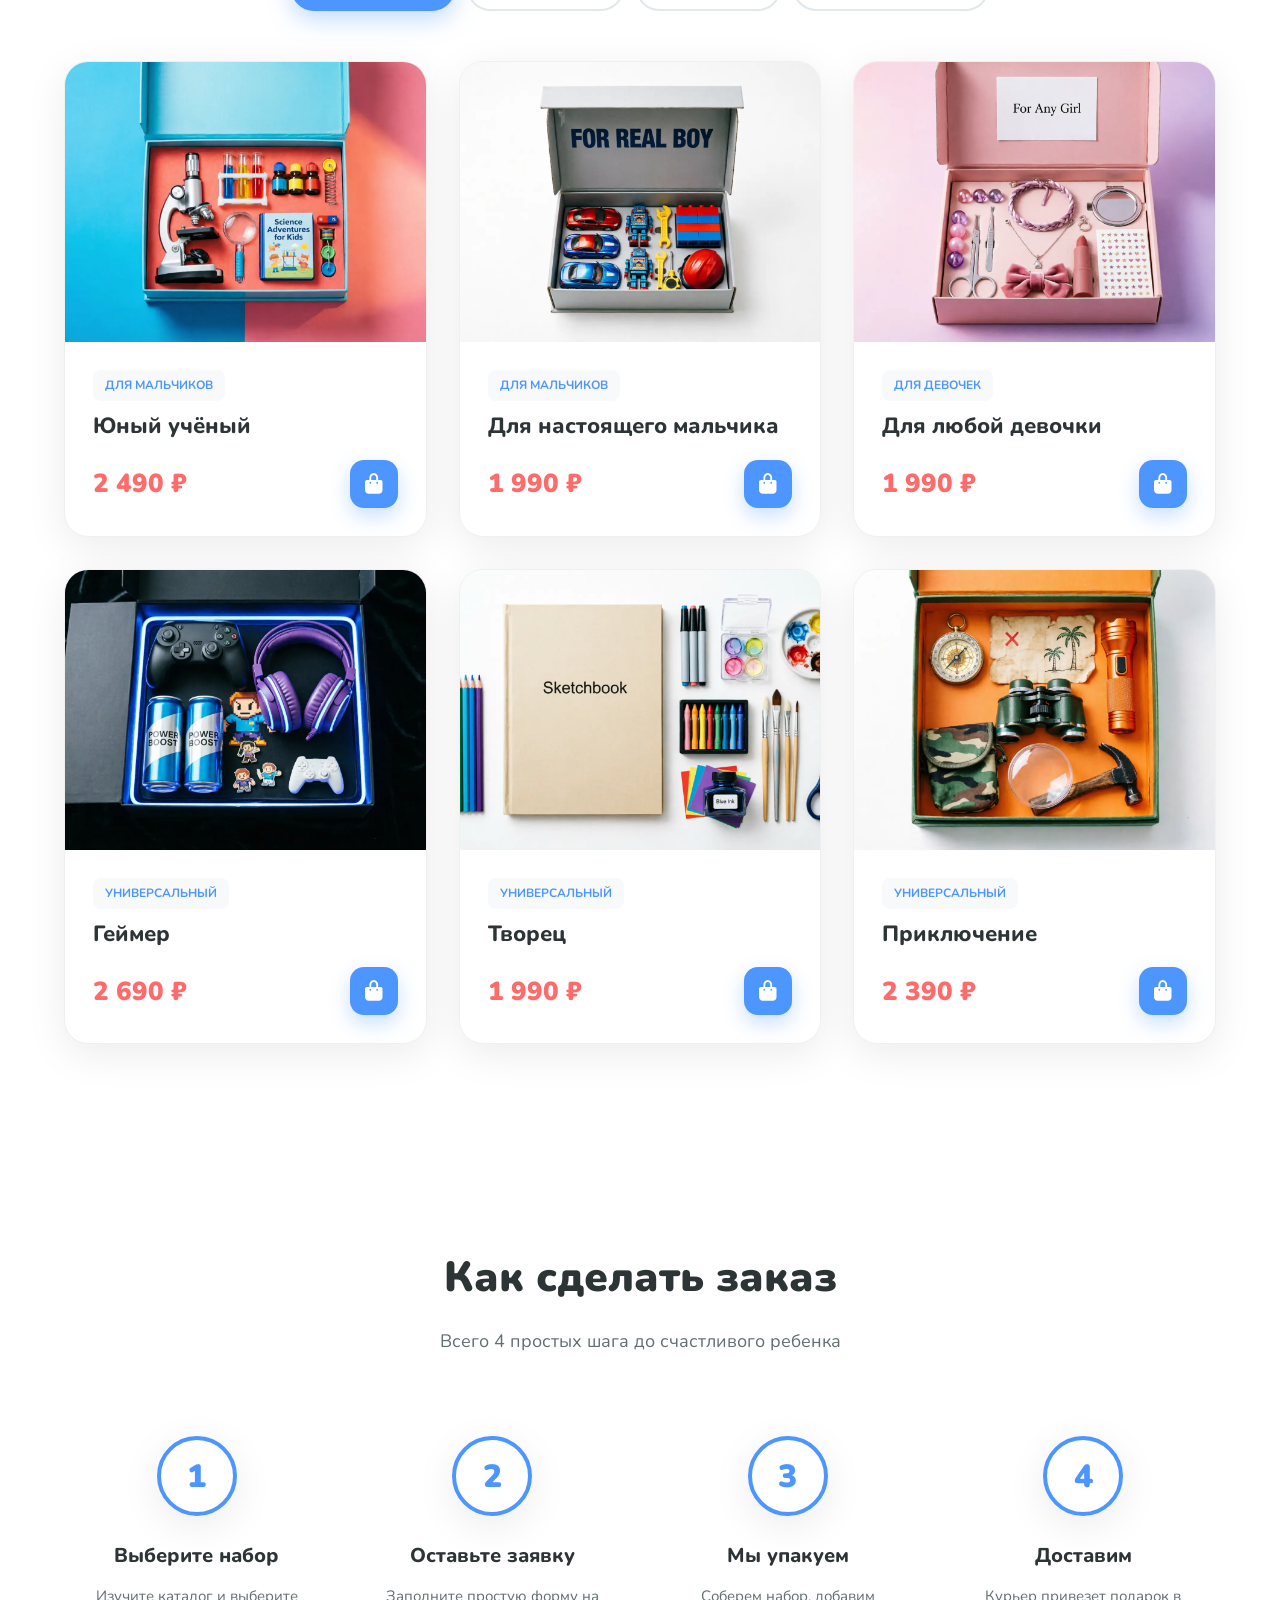
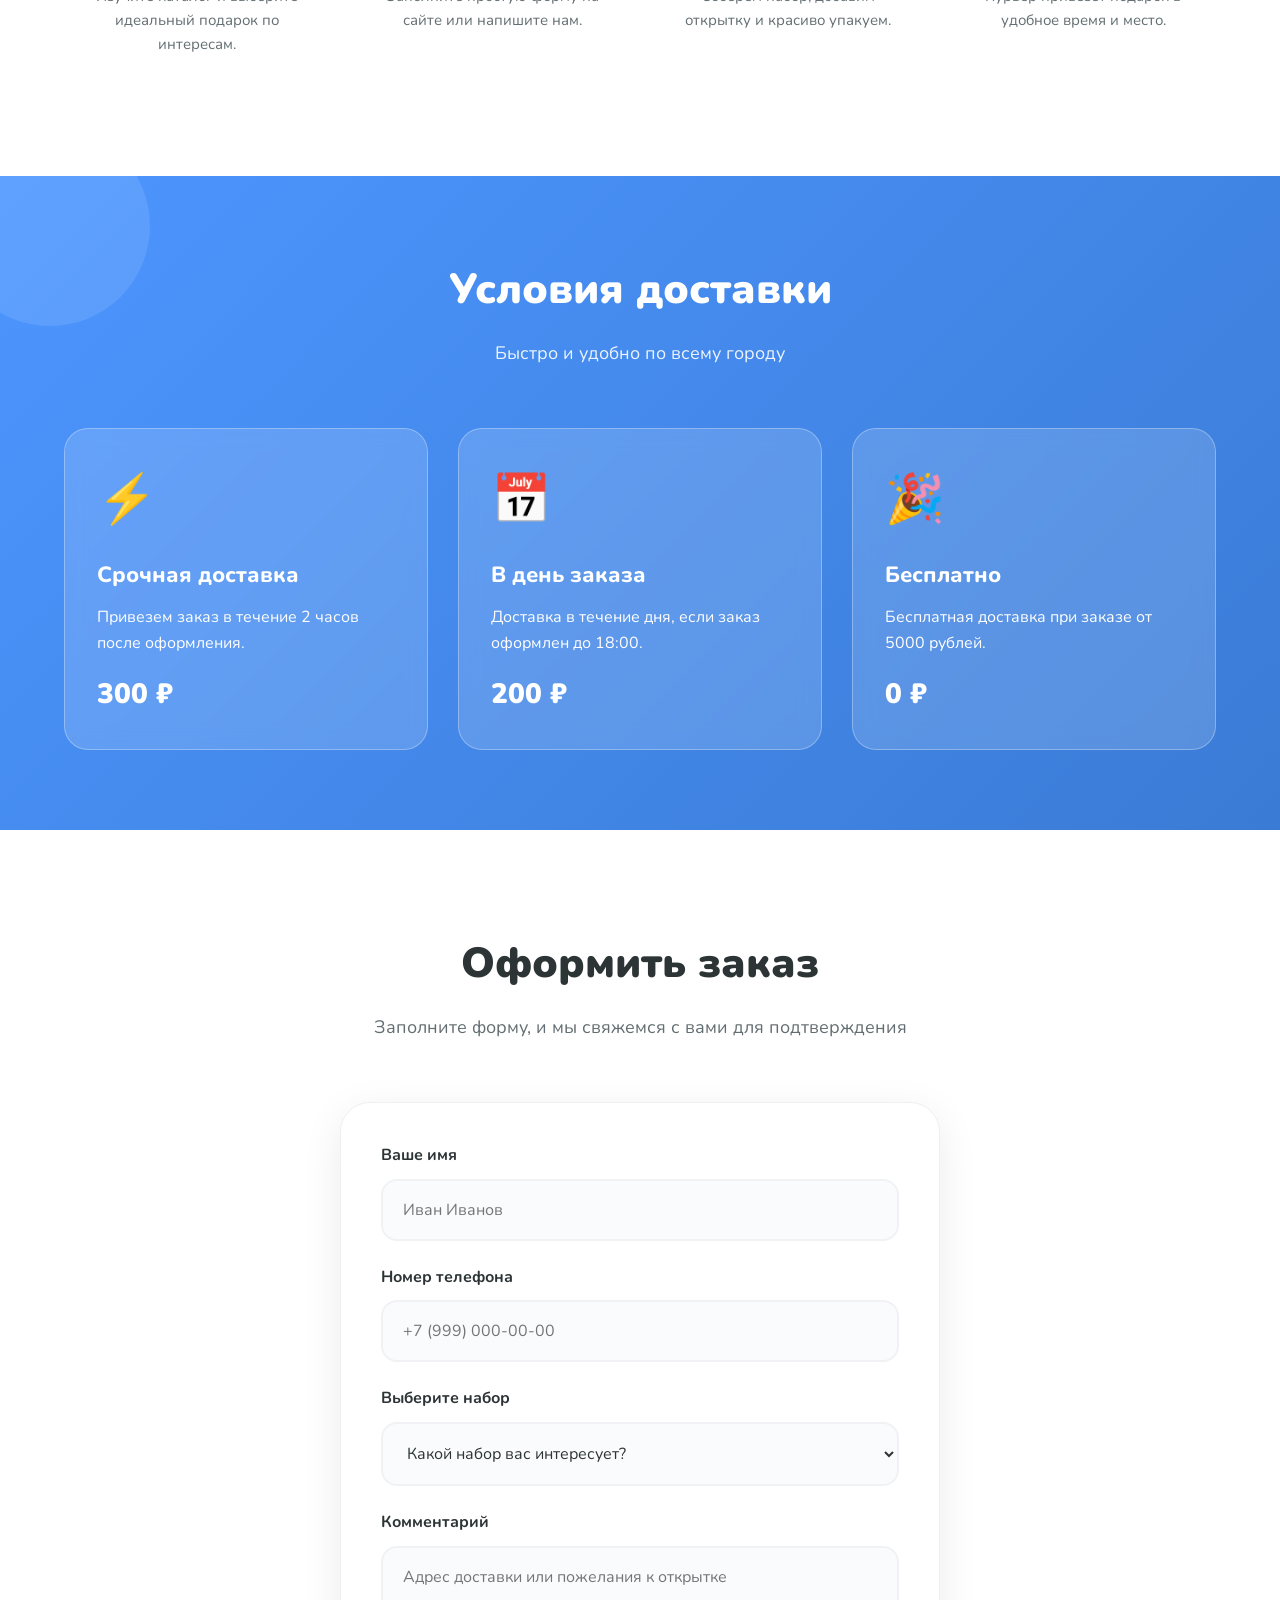
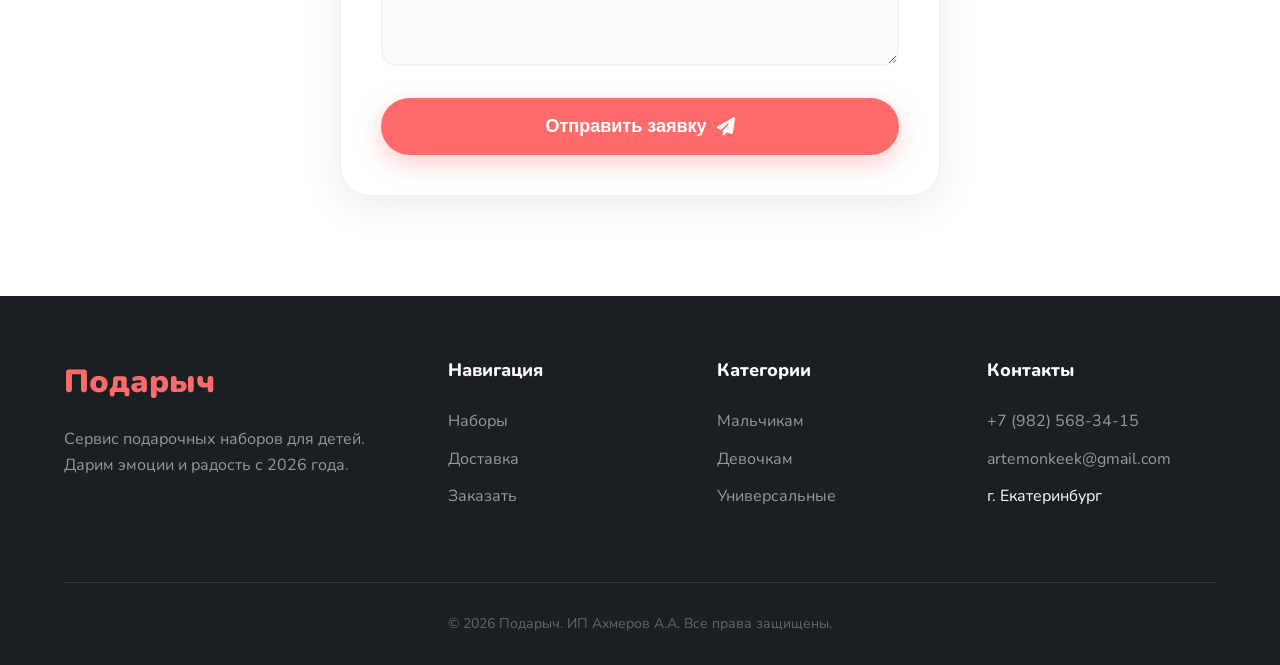
==== commit 40fcd6e8: "Оптимизация физического размера картинок до 600px" ====
--- a/index.html
+++ b/index.html
@@ -25,13 +25,11 @@
                 <a href="#catalog" class="nav__link">Наборы</a>
                 <a href="#delivery" class="nav__link">Доставка</a>
                 <!-- Кнопка "Заказать" теперь здесь, в меню -->
-                <a href="#order" class="nav__link nav__link--cta">Заказать</a>
+                <a href="#order" class="nav__link">Заказать</a>
             </nav>
 
             <div class="header__contacts">
                 <a href="tel:+79825683415" class="phone">+7 (982) 568-34-15</a>
-                <!-- Кнопка Telegram убрана отсюда -->
-                
                 <button class="burger-btn" id="burgerBtn">
                     <i class="fas fa-bars"></i>
                 </button>
@@ -146,7 +144,7 @@
             <div class="products-grid">
                 <!-- Товар 1 -->
                 <div class="product-card reveal" data-category="boy">
-                    <img src="Ученый.webp" alt="Набор Юный ученый" class="product-image" loading="lazy">
+                    <img src="Ученый (1).webp" alt="Набор Юный ученый" class="product-image" loading="lazy">
                     <div class="product-content">
                         <span class="product-tag">Для мальчиков</span>
                         <h3 class="product-title">Юный учёный</h3>
@@ -159,12 +157,12 @@
 
                 <!-- Товар 2 -->
                 <div class="product-card reveal" data-category="boy">
-                    <img src="Для мальчика.webp" alt="Набор Для настоящего мальчика" class="product-image" loading="lazy">
+                    <img src="Для мальчика (1).webp" alt="Набор Для настоящего мальчика" class="product-image" loading="lazy">
                     <div class="product-content">
                         <span class="product-tag">Для мальчиков</span>
                         <h3 class="product-title">Для настоящего мальчика</h3>
                         <div class="product-footer">
-                            <span class="product-price">2 190 ₽</span>
+                            <span class="product-price">1 990 ₽</span>
                             <a href="#order" class="btn-order"><i class="fas fa-shopping-bag"></i></a>
                         </div>
                     </div>
@@ -172,12 +170,12 @@
 
                 <!-- Товар 3 -->
                 <div class="product-card reveal" data-category="girl">
-                    <img src="Для девочки.webp" alt="Набор Для любой девочки" class="product-image" loading="lazy">
+                    <img src="Для девочки (1).webp" alt="Набор Для любой девочки" class="product-image" loading="lazy">
                     <div class="product-content">
                         <span class="product-tag">Для девочек</span>
                         <h3 class="product-title">Для любой девочки</h3>
                         <div class="product-footer">
-                            <span class="product-price">2 290 ₽</span>
+                            <span class="product-price">1 990 ₽</span>
                             <a href="#order" class="btn-order"><i class="fas fa-shopping-bag"></i></a>
                         </div>
                     </div>
@@ -185,7 +183,7 @@
                 
                 <!-- Товар 4 -->
                 <div class="product-card reveal" data-category="universal">
-                    <img src="Геймер.webp" alt="Набор Геймер" class="product-image" loading="lazy">
+                    <img src="Геймер (1).webp" alt="Набор Геймер" class="product-image" loading="lazy">
                     <div class="product-content">
                         <span class="product-tag">Универсальный</span>
                         <h3 class="product-title">Геймер</h3>
@@ -198,7 +196,7 @@
 
                 <!-- Товар 5 -->
                 <div class="product-card reveal" data-category="universal">
-                    <img src="Художник.webp" alt="Набор Творец" class="product-image" loading="lazy">
+                    <img src="Художник (1).webp" alt="Набор Творец" class="product-image" loading="lazy">
                     <div class="product-content">
                         <span class="product-tag">Универсальный</span>
                         <h3 class="product-title">Творец</h3>
@@ -211,7 +209,7 @@
 
                 <!-- Товар 6 -->
                 <div class="product-card reveal" data-category="universal">
-                    <img src="Приключения.webp" alt="Набор Приключение" class="product-image" loading="lazy">
+                    <img src="Приключения (1).webp" alt="Набор Приключение" class="product-image" loading="lazy">
                     <div class="product-content">
                         <span class="product-tag">Универсальный</span>
                         <h3 class="product-title">Приключение</h3>
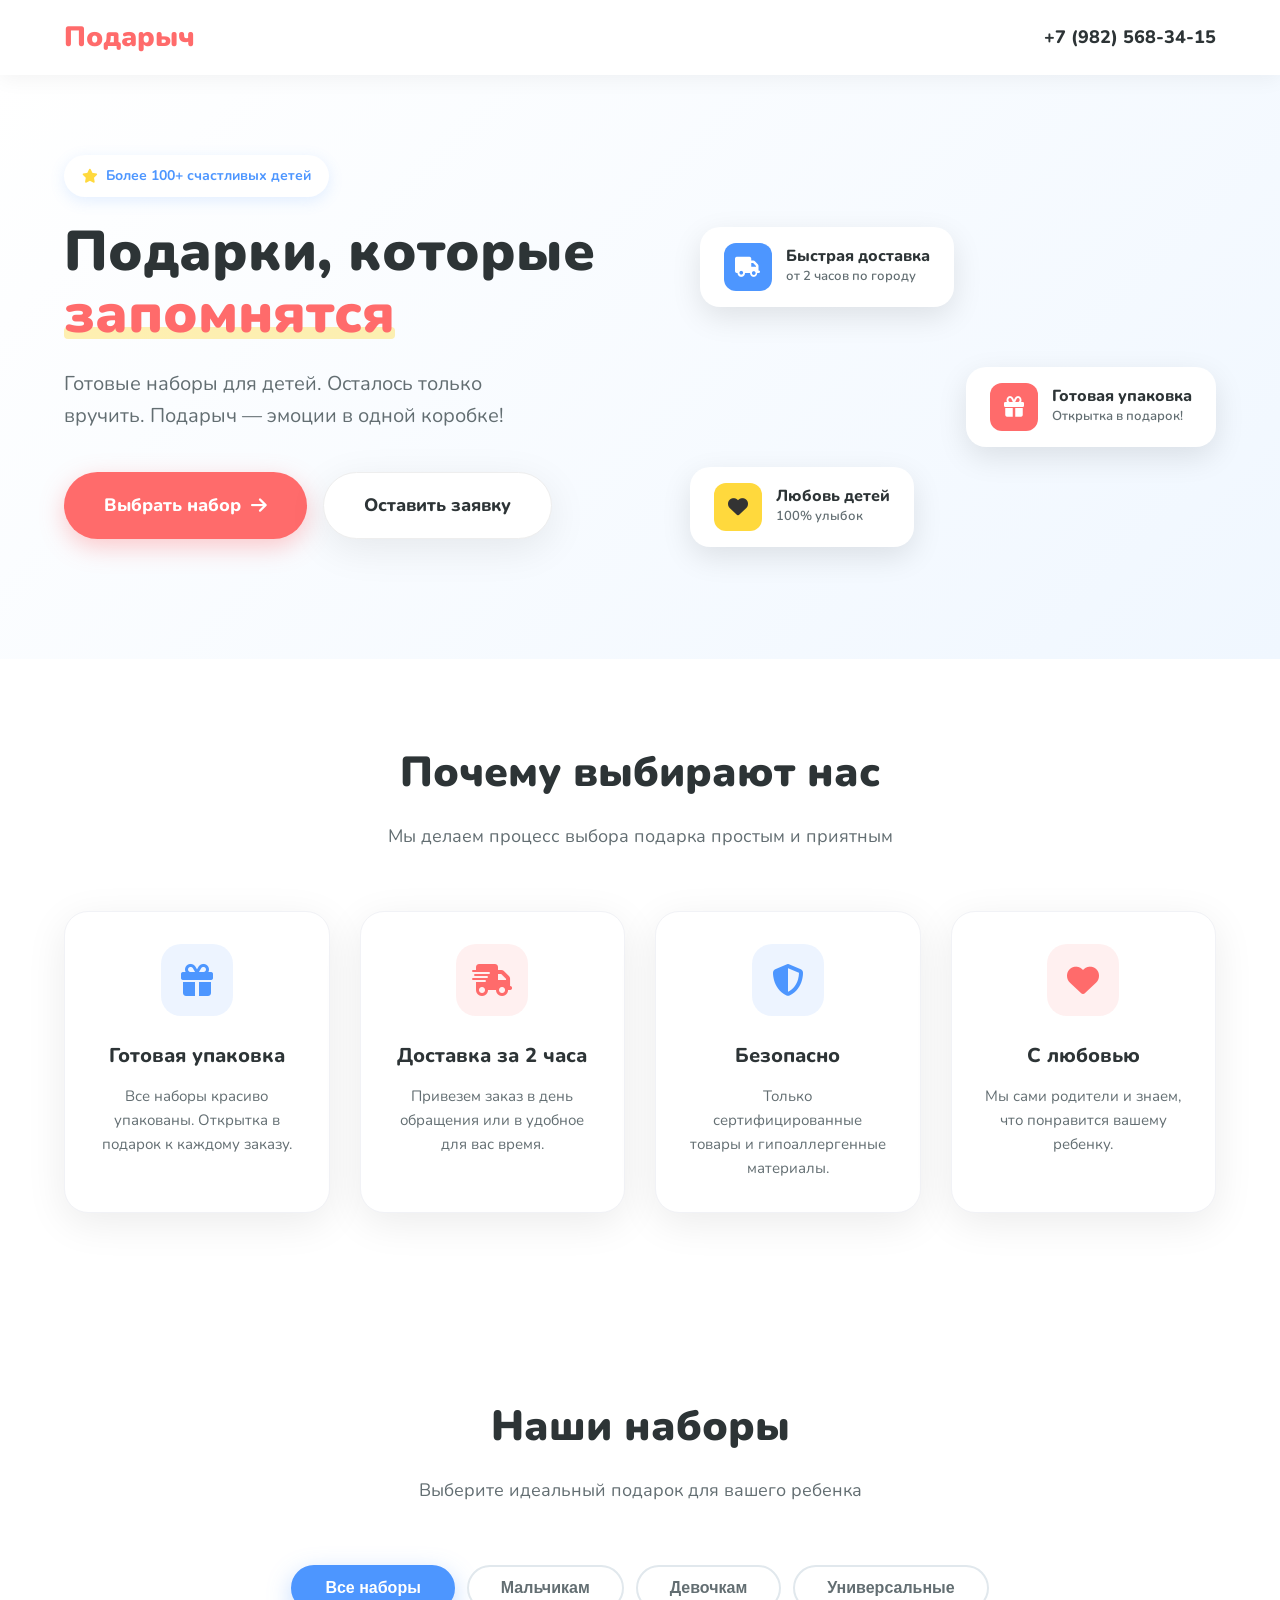
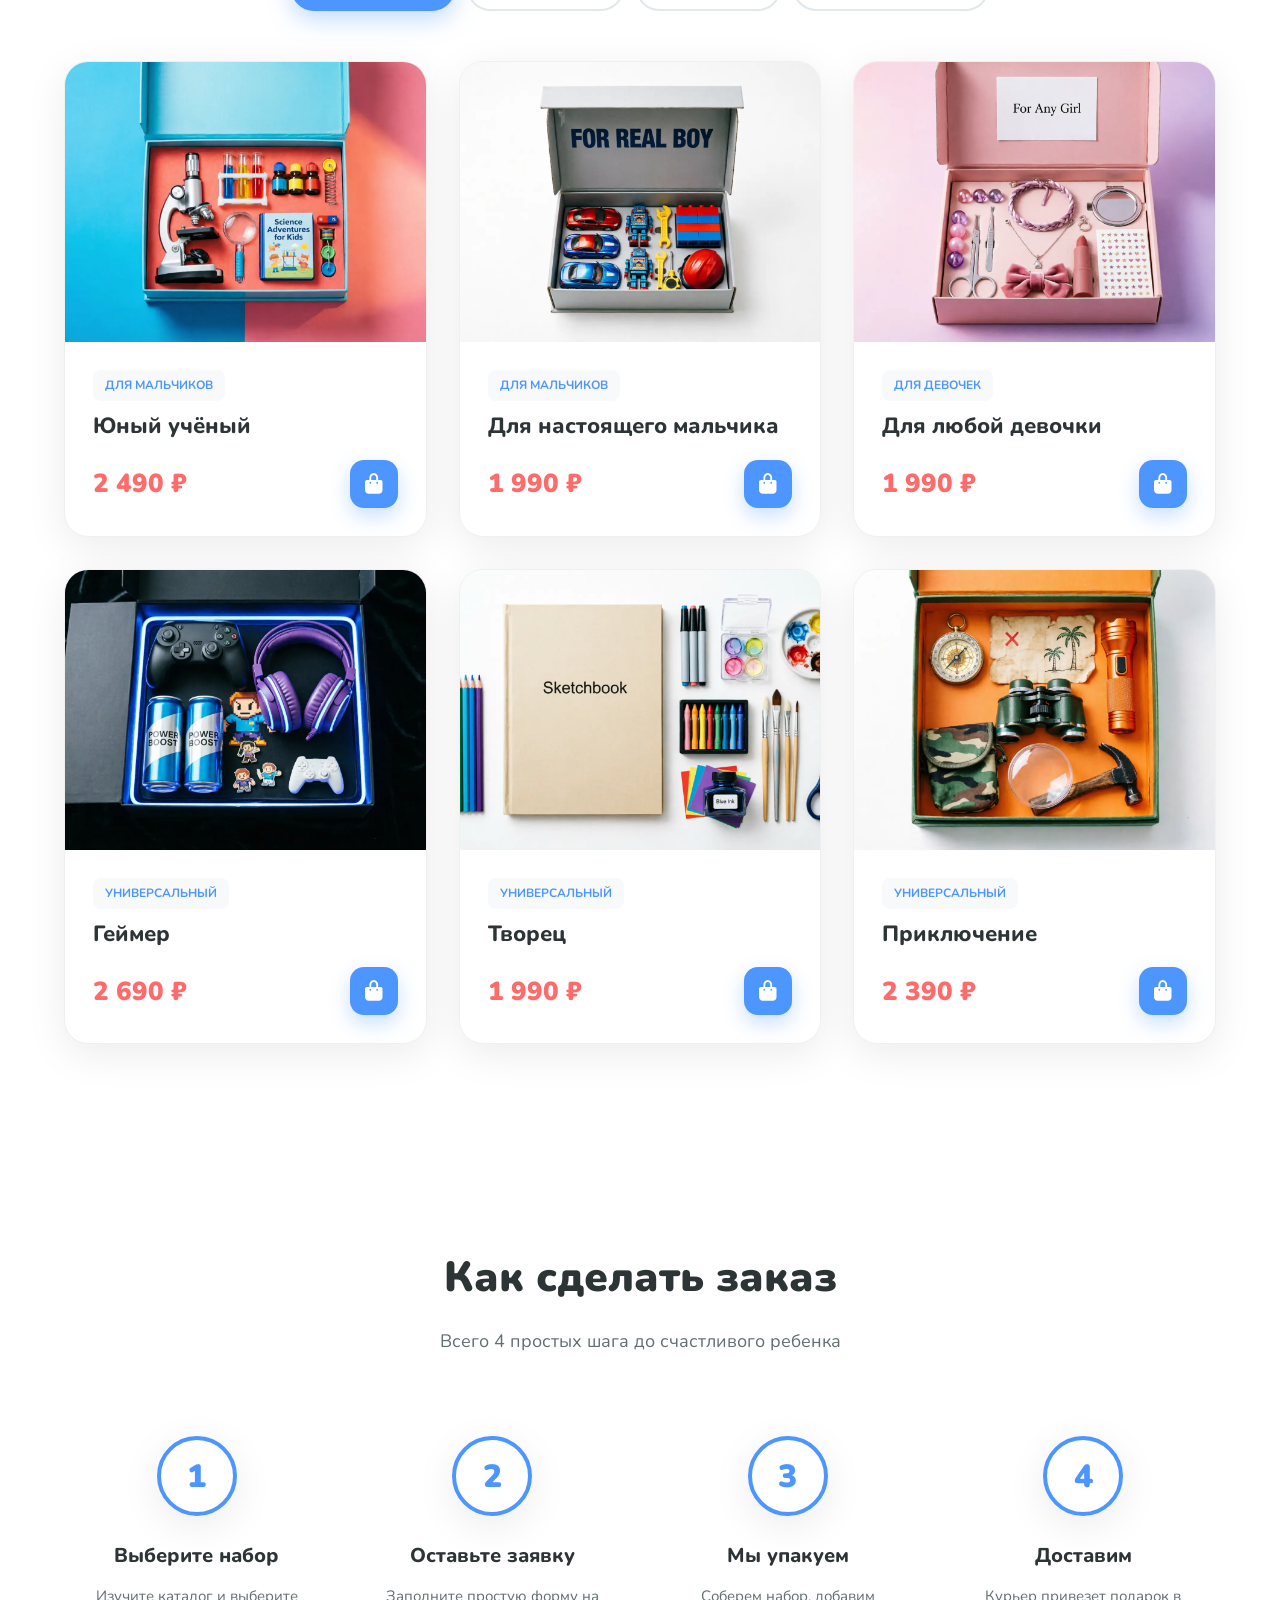
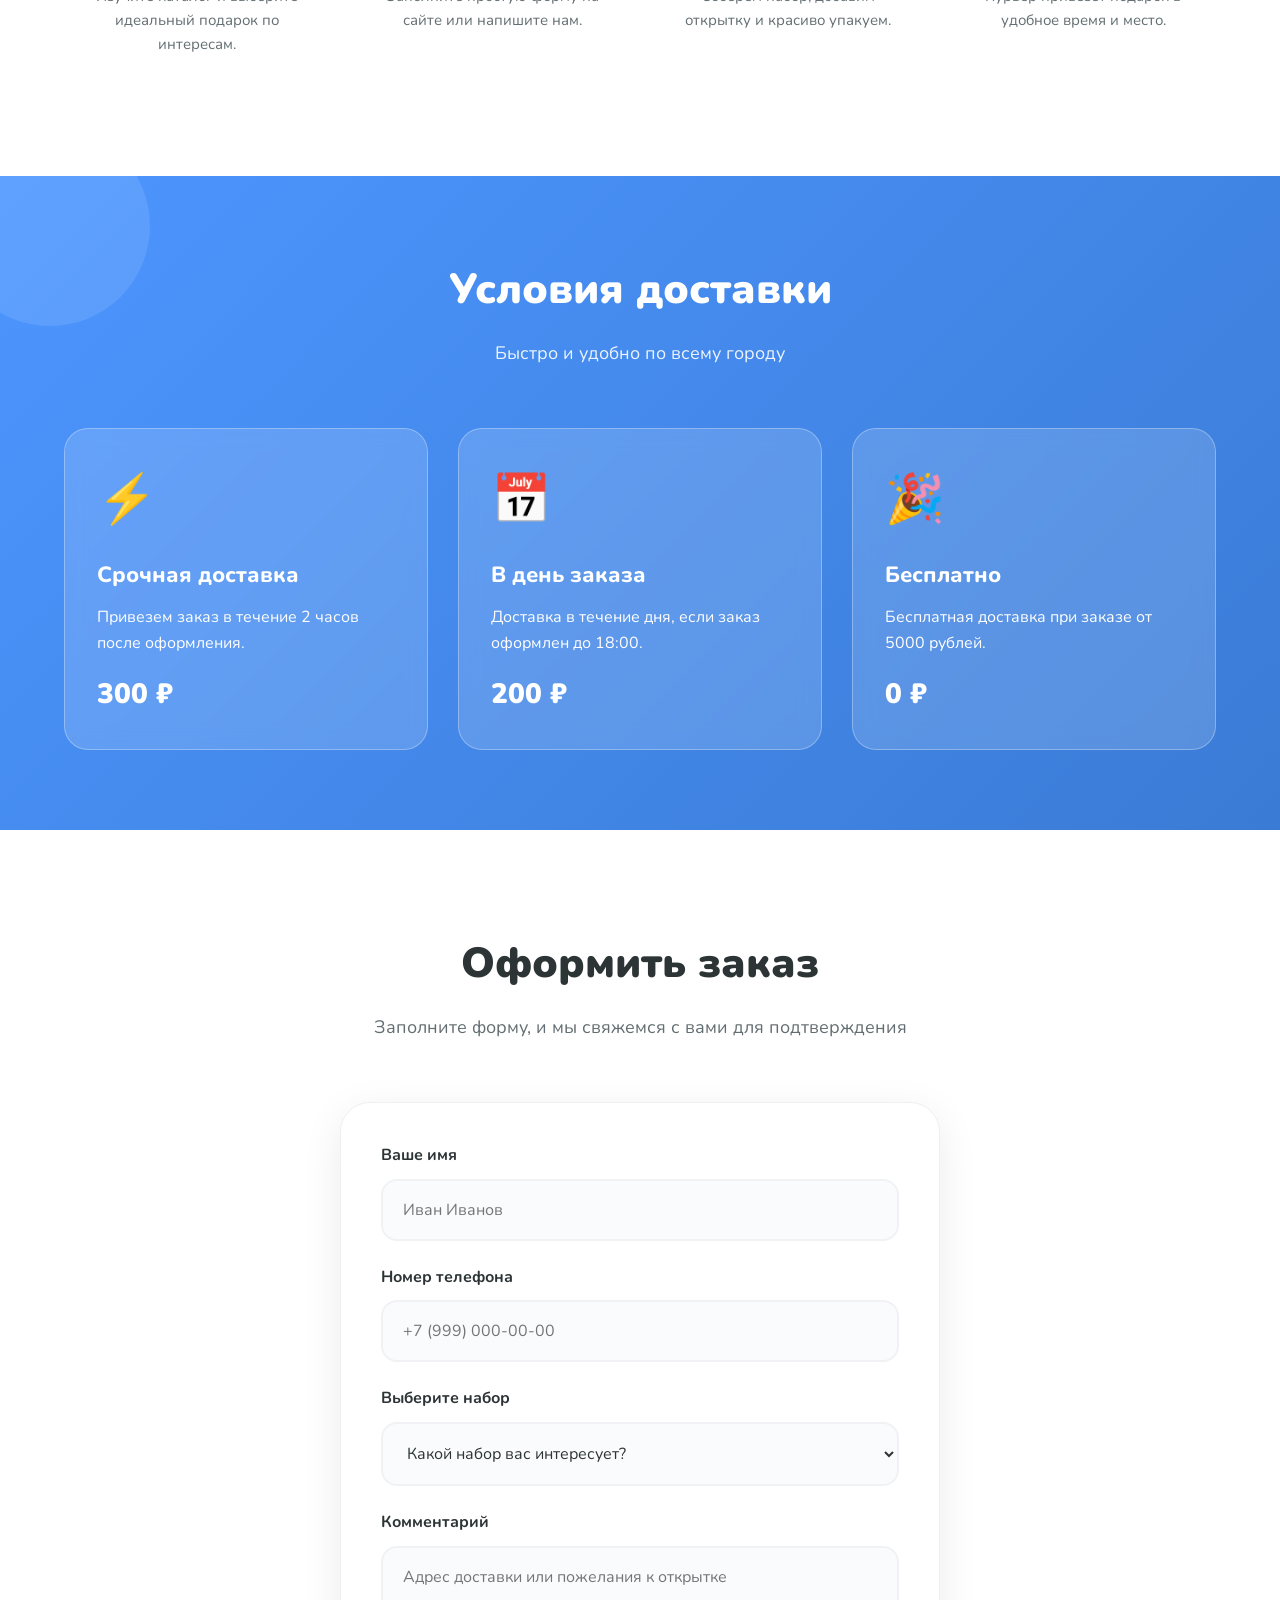
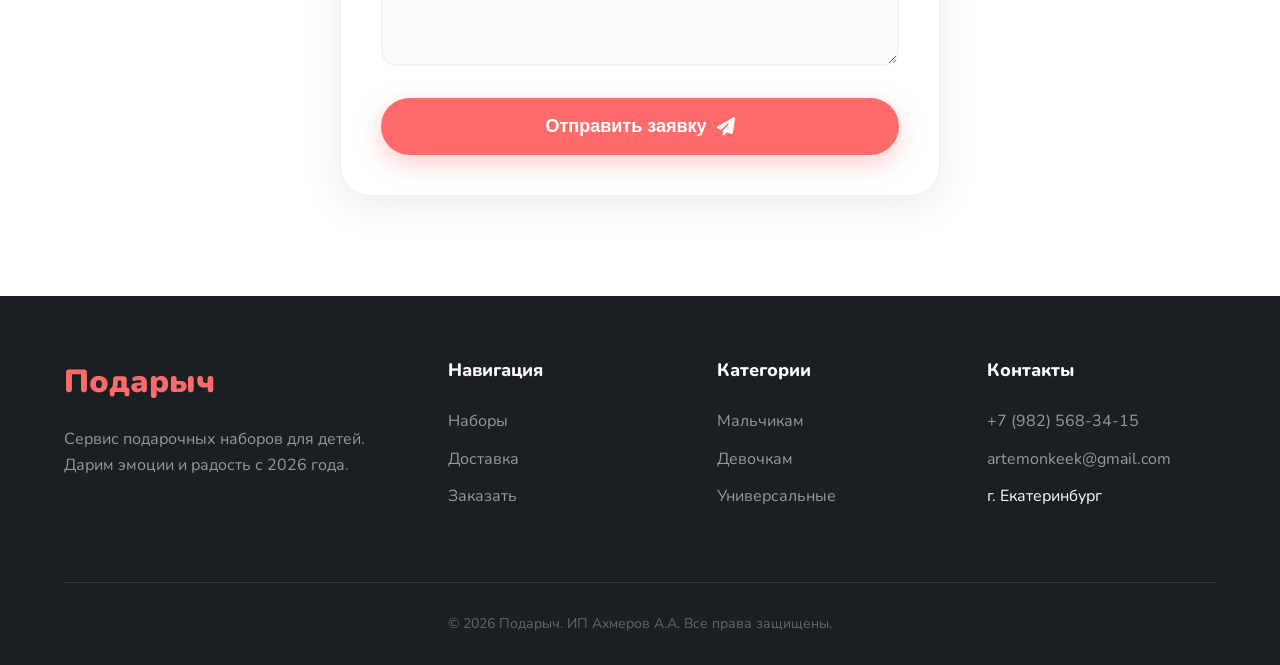
==== commit 6424dee5: "Обновил сайт" ====
--- a/index.html
+++ b/index.html
@@ -20,13 +20,7 @@
             <a href="#" class="logo">
                 Подарыч
             </a>
-            
-            <nav class="nav" id="navMenu">
-                <a href="#catalog" class="nav__link">Наборы</a>
-                <a href="#delivery" class="nav__link">Доставка</a>
-                <!-- Кнопка "Заказать" теперь здесь, в меню -->
-                <a href="#order" class="nav__link">Заказать</a>
-            </nav>
+
 
             <div class="header__contacts">
                 <a href="tel:+79825683415" class="phone">+7 (982) 568-34-15</a>
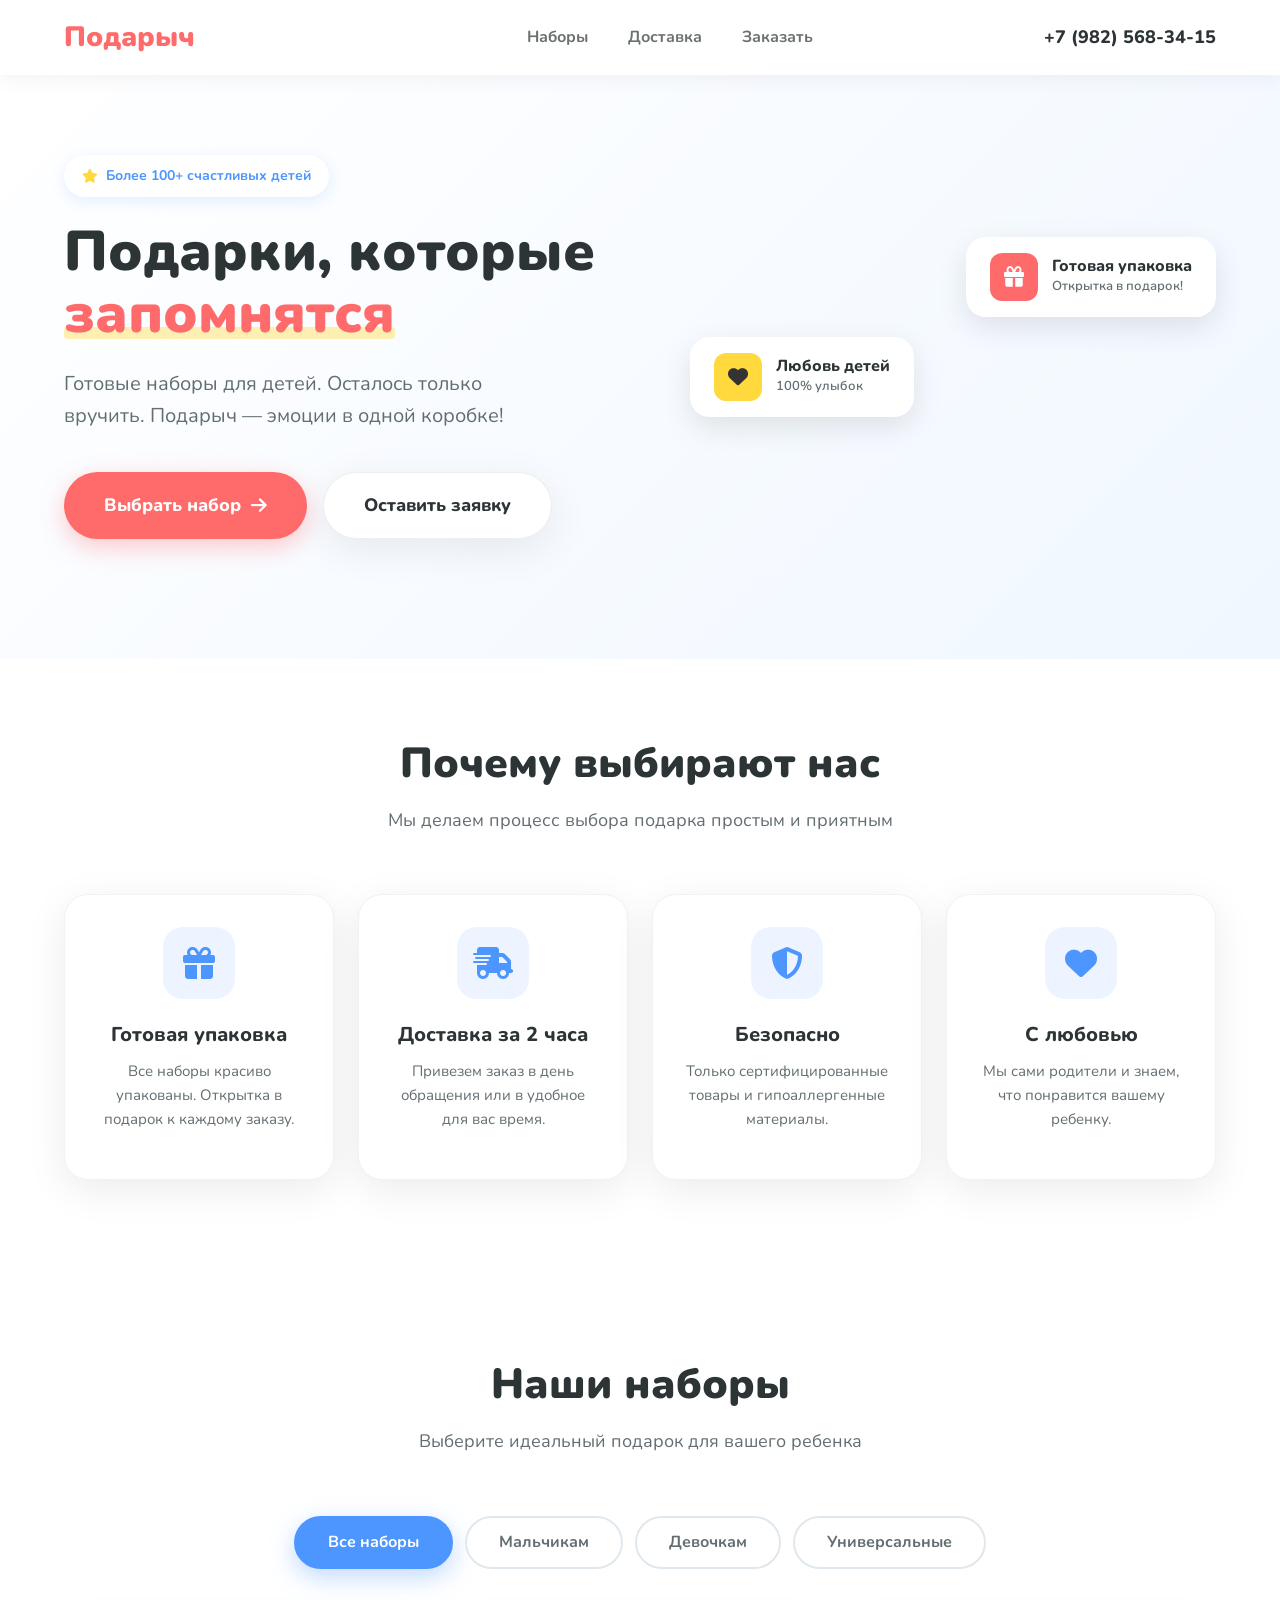
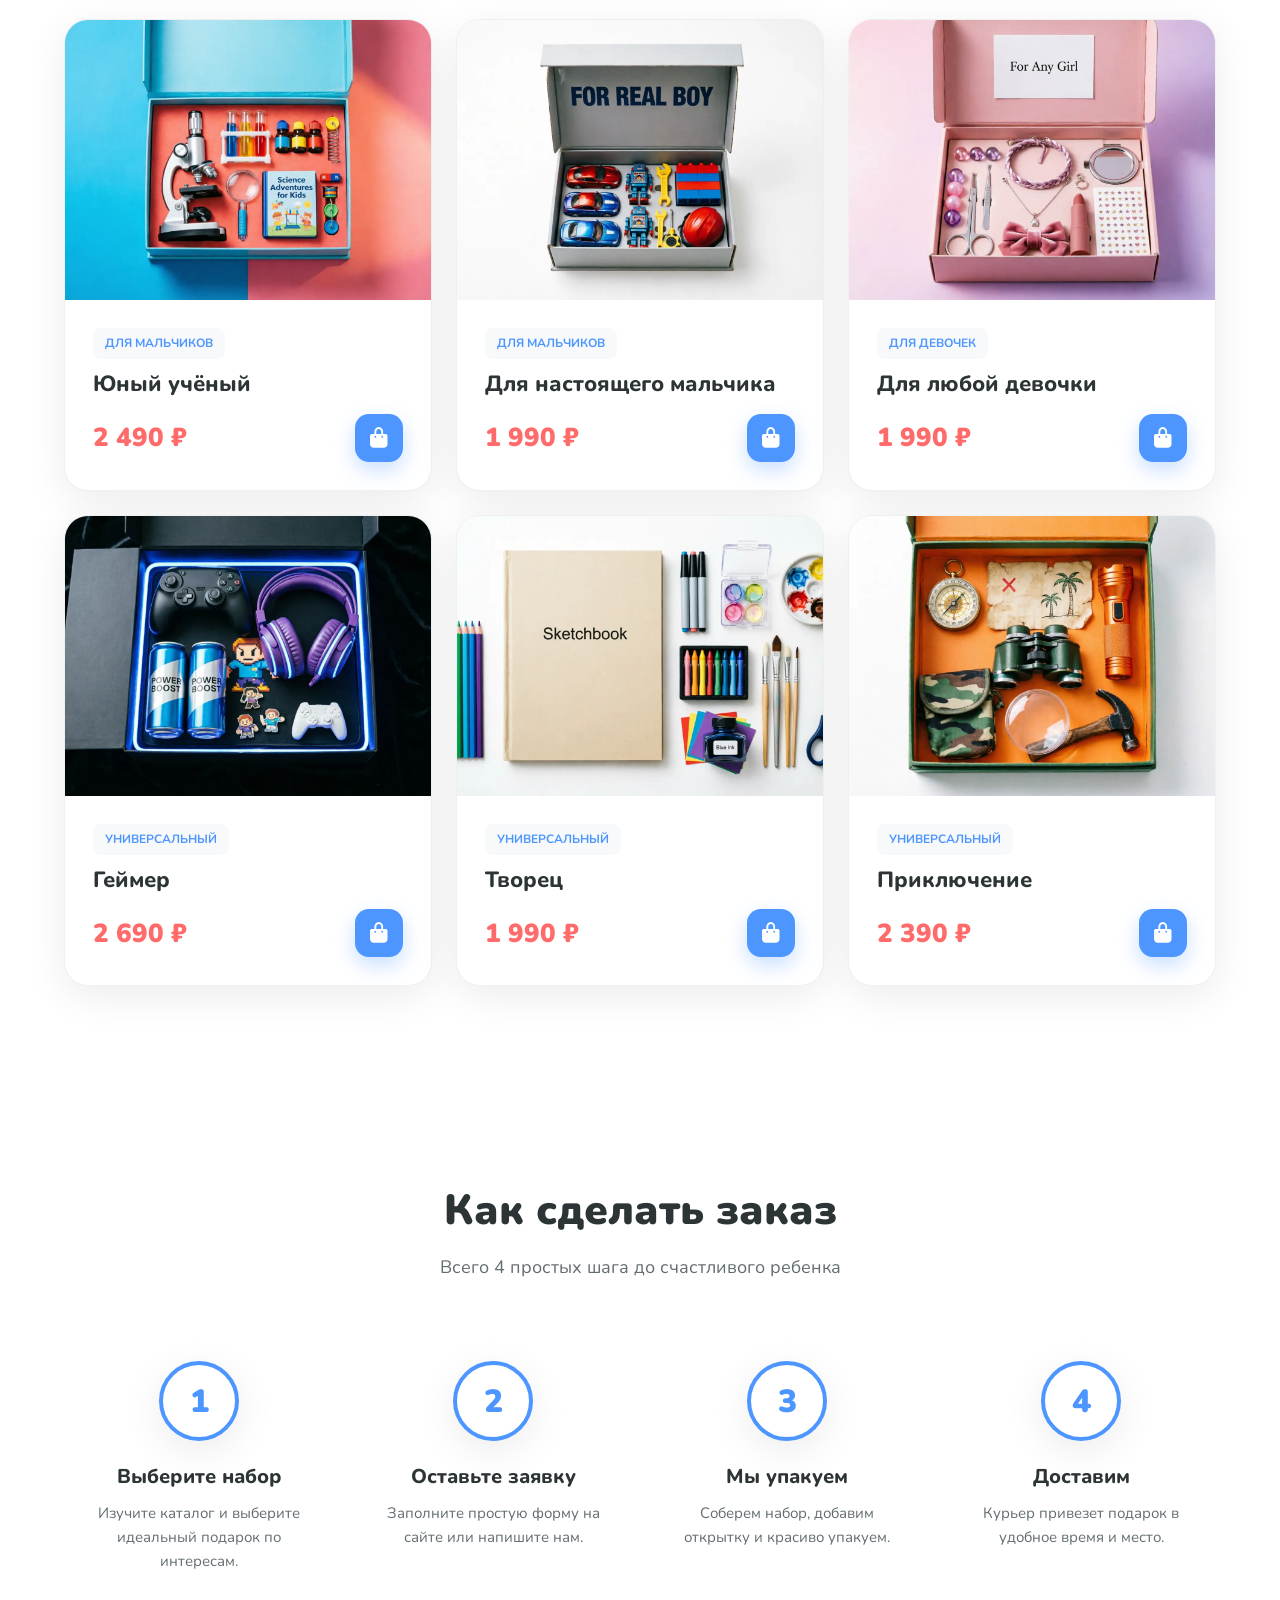
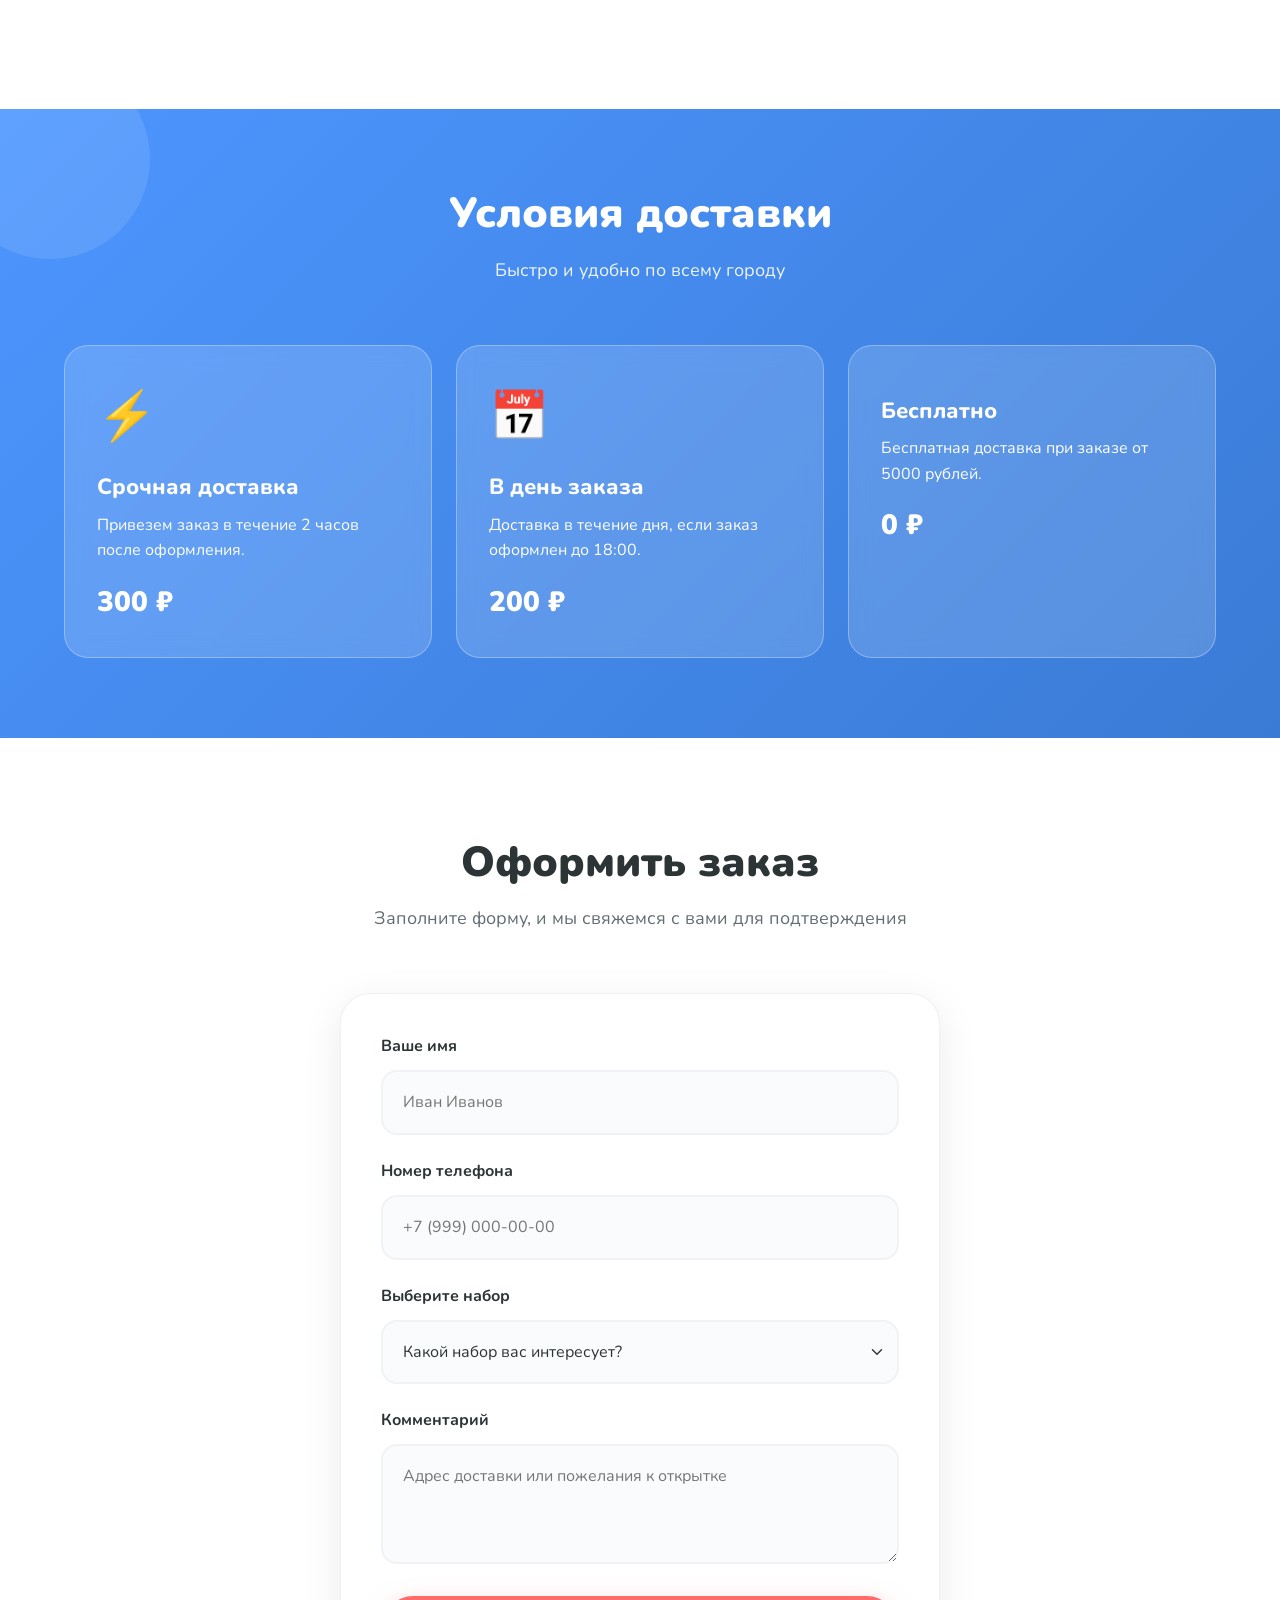
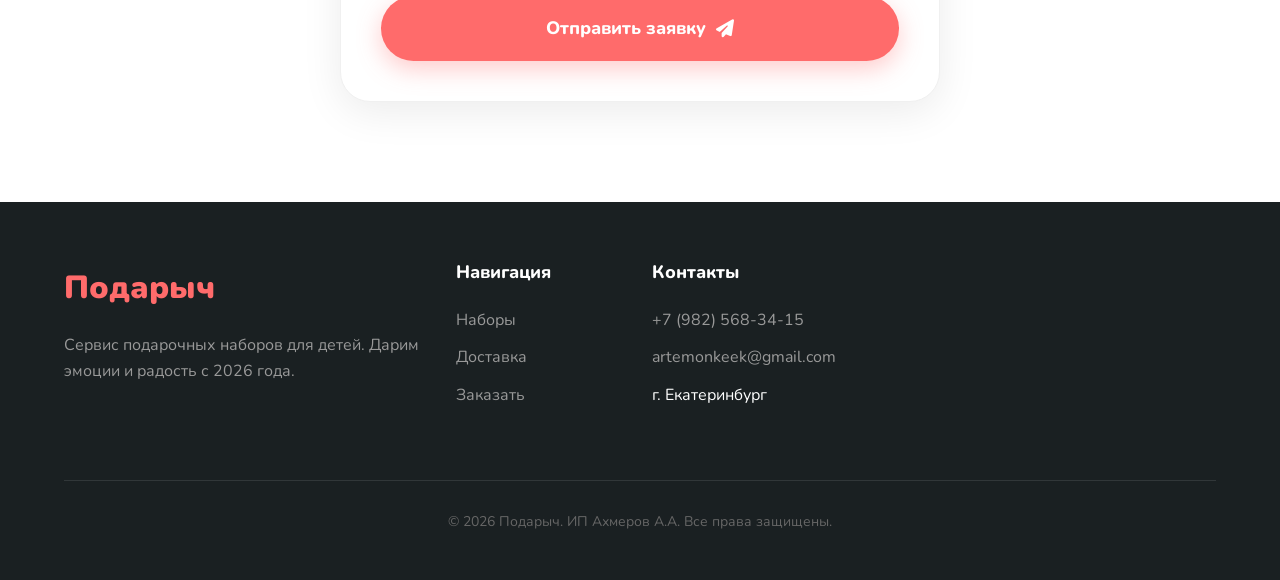
==== commit cb702bb8: "Обновил сайт" ====
--- a/index.html
+++ b/index.html
@@ -9,7 +9,11 @@
     <link href="https://fonts.googleapis.com/css2?family=Nunito:wght@400;600;700;800;900&display=swap" rel="stylesheet">
     <!-- Иконки FontAwesome -->
     <link rel="stylesheet" href="https://cdnjs.cloudflare.com/ajax/libs/font-awesome/6.4.0/css/all.min.css">
-    <!-- Твой стиль -->
+    
+    <!-- !!! BOOTSTRAP 5 (CDN) !!! -->
+    <link href="https://cdn.jsdelivr.net/npm/bootstrap@5.3.0/dist/css/bootstrap.min.css" rel="stylesheet">
+    
+    <!-- Твой стиль (ПОСЛЕ Bootstrap) -->
     <link rel="stylesheet" href="style.css">
 </head>
 <body>
@@ -17,10 +21,14 @@
     <!-- HEADER -->
     <header class="header">
         <div class="container header__inner">
-            <a href="#" class="logo">
-                Подарыч
-            </a>
-
+            <a href="#" class="logo">Подарыч</a>
+            
+            <nav class="nav" id="navMenu">
+                <!-- Ссылки с якорями -->
+                <a href="#catalog" class="nav__link">Наборы</a>
+                <a href="#delivery" class="nav__link">Доставка</a>
+                <a href="#order" class="nav__link">Заказать</a>
+            </nav>
 
             <div class="header__contacts">
                 <a href="tel:+79825683415" class="phone">+7 (982) 568-34-15</a>
@@ -59,14 +67,8 @@
             </div>
             
             <div class="hero__image-wrapper">
-                
-                <div class="floating-card fc-delivery">
-                    <div class="floating-card__icon"><i class="fas fa-truck"></i></div>
-                    <div>
-                        <div class="floating-card__text">Быстрая доставка</div>
-                        <div class="floating-card__subtext">от 2 часов по городу</div>
-                    </div>
-                </div>
+                <!-- Плавающие карточки (декор) -->
+                
 
                 <div class="floating-card fc-packaging">
                     <div class="floating-card__icon"><i class="fas fa-gift"></i></div>
@@ -95,32 +97,41 @@
                 <p class="section-subtitle">Мы делаем процесс выбора подарка простым и приятным</p>
             </div>
             
-            <div class="features__grid">
-                <div class="feature-card reveal">
-                    <div class="feature-icon"><i class="fas fa-gift"></i></div>
-                    <h3 class="feature-title">Готовая упаковка</h3>
-                    <p class="feature-text">Все наборы красиво упакованы. Открытка в подарок к каждому заказу.</p>
-                </div>
-                <div class="feature-card reveal">
-                    <div class="feature-icon"><i class="fas fa-shipping-fast"></i></div>
-                    <h3 class="feature-title">Доставка за 2 часа</h3>
-                    <p class="feature-text">Привезем заказ в день обращения или в удобное для вас время.</p>
-                </div>
-                <div class="feature-card reveal">
-                    <div class="feature-icon"><i class="fas fa-shield-alt"></i></div>
-                    <h3 class="feature-title">Безопасно</h3>
-                    <p class="feature-text">Только сертифицированные товары и гипоаллергенные материалы.</p>
-                </div>
-                <div class="feature-card reveal">
-                    <div class="feature-icon"><i class="fas fa-heart"></i></div>
-                    <h3 class="feature-title">С любовью</h3>
-                    <p class="feature-text">Мы сами родители и знаем, что понравится вашему ребенку.</p>
-                </div>
-            </div>
-        </div>
-    </section>
-
-    <!-- CATALOG -->
+            <!-- Bootstrap Grid -->
+            <div class="row g-4">
+                <div class="col-12 col-md-6 col-lg-3 reveal">
+                    <div class="feature-card h-100">
+                        <div class="feature-icon"><i class="fas fa-gift"></i></div>
+                        <h3 class="feature-title">Готовая упаковка</h3>
+                        <p class="feature-text">Все наборы красиво упакованы. Открытка в подарок к каждому заказу.</p>
+                    </div>
+                </div>
+                <div class="col-12 col-md-6 col-lg-3 reveal">
+                    <div class="feature-card h-100">
+                        <div class="feature-icon"><i class="fas fa-shipping-fast"></i></div>
+                        <h3 class="feature-title">Доставка за 2 часа</h3>
+                        <p class="feature-text">Привезем заказ в день обращения или в удобное для вас время.</p>
+                    </div>
+                </div>
+                <div class="col-12 col-md-6 col-lg-3 reveal">
+                    <div class="feature-card h-100">
+                        <div class="feature-icon"><i class="fas fa-shield-alt"></i></div>
+                        <h3 class="feature-title">Безопасно</h3>
+                        <p class="feature-text">Только сертифицированные товары и гипоаллергенные материалы.</p>
+                    </div>
+                </div>
+                <div class="col-12 col-md-6 col-lg-3 reveal">
+                    <div class="feature-card h-100">
+                        <div class="feature-icon"><i class="fas fa-heart"></i></div>
+                        <h3 class="feature-title">С любовью</h3>
+                        <p class="feature-text">Мы сами родители и знаем, что понравится вашему ребенку.</p>
+                    </div>
+                </div>
+            </div>
+        </div>
+    </section>
+
+    <!-- CATALOG (ID="catalog") -->
     <section class="catalog" id="catalog">
         <div class="container">
             <div class="section-header reveal">
@@ -135,81 +146,94 @@
                 <button class="filter-btn" data-filter="universal">Универсальные</button>
             </div>
 
-            <div class="products-grid">
+            <!-- Bootstrap Grid -->
+            <div class="row g-4">
                 <!-- Товар 1 -->
-                <div class="product-card reveal" data-category="boy">
-                    <img src="Ученый (1).webp" alt="Набор Юный ученый" class="product-image" loading="lazy">
-                    <div class="product-content">
-                        <span class="product-tag">Для мальчиков</span>
-                        <h3 class="product-title">Юный учёный</h3>
-                        <div class="product-footer">
-                            <span class="product-price">2 490 ₽</span>
-                            <a href="#order" class="btn-order"><i class="fas fa-shopping-bag"></i></a>
+                <div class="col-12 col-md-6 col-lg-4 reveal">
+                    <div class="product-card h-100" data-category="boy">
+                        <img src="Ученый (1).webp" alt="Набор Юный ученый" class="product-image w-100" loading="lazy">
+                        <div class="product-content">
+                            <span class="product-tag">Для мальчиков</span>
+                            <h3 class="product-title">Юный учёный</h3>
+                            <div class="product-footer">
+                                <span class="product-price">2 490 ₽</span>
+                                <a href="#order" class="btn-order"><i class="fas fa-shopping-bag"></i></a>
+                            </div>
                         </div>
                     </div>
                 </div>
 
                 <!-- Товар 2 -->
-                <div class="product-card reveal" data-category="boy">
-                    <img src="Для мальчика (1).webp" alt="Набор Для настоящего мальчика" class="product-image" loading="lazy">
-                    <div class="product-content">
-                        <span class="product-tag">Для мальчиков</span>
-                        <h3 class="product-title">Для настоящего мальчика</h3>
-                        <div class="product-footer">
-                            <span class="product-price">1 990 ₽</span>
-                            <a href="#order" class="btn-order"><i class="fas fa-shopping-bag"></i></a>
+                <div class="col-12 col-md-6 col-lg-4 reveal">
+                    <div class="product-card h-100" data-category="boy">
+                        <img src="Для мальчика (1).webp" alt="Набор Для настоящего мальчика" class="product-image w-100" loading="lazy">
+                        <div class="product-content">
+                            <span class="product-tag">Для мальчиков</span>
+                            <h3 class="product-title">Для настоящего мальчика</h3>
+                            <div class="product-footer">
+                                <span class="product-price">1 990 ₽</span>
+                                <a href="#order" class="btn-order"><i class="fas fa-shopping-bag"></i></a>
+                            </div>
                         </div>
                     </div>
                 </div>
 
                 <!-- Товар 3 -->
-                <div class="product-card reveal" data-category="girl">
-                    <img src="Для девочки (1).webp" alt="Набор Для любой девочки" class="product-image" loading="lazy">
-                    <div class="product-content">
-                        <span class="product-tag">Для девочек</span>
-                        <h3 class="product-title">Для любой девочки</h3>
-                        <div class="product-footer">
-                            <span class="product-price">1 990 ₽</span>
-                            <a href="#order" class="btn-order"><i class="fas fa-shopping-bag"></i></a>
+                <div class="col-12 col-md-6 col-lg-4 reveal">
+                    <div class="product-card h-100" data-category="girl">
+                        <img src="Для девочки (1).webp" alt="Набор Для любой девочки" class="product-image w-100" loading="lazy">
+                        <div class="product-content">
+                            <span class="product-tag">Для девочек</span>
+                            <h3 class="product-title">Для любой девочки</h3>
+                            <div class="product-footer">
+                                <span class="product-price">1 990 ₽</span>
+                                <a href="#order" class="btn-order"><i class="fas fa-shopping-bag"></i></a>
+                            </div>
                         </div>
                     </div>
                 </div>
                 
                 <!-- Товар 4 -->
-                <div class="product-card reveal" data-category="universal">
-                    <img src="Геймер (1).webp" alt="Набор Геймер" class="product-image" loading="lazy">
-                    <div class="product-content">
-                        <span class="product-tag">Универсальный</span>
-                        <h3 class="product-title">Геймер</h3>
-                        <div class="product-footer">
-                            <span class="product-price">2 690 ₽</span>
-                            <a href="#order" class="btn-order"><i class="fas fa-shopping-bag"></i></a>
+                <div class="col-12 col-md-6 col-lg-4 reveal">
+                    <div class="product-card h-100" data-category="universal">
+                        <img src="Геймер (1).webp" alt="Набор Геймер" class="product-image w-100" loading="lazy">
+                        <div class="product-content">
+                            <span class="product-tag">Универсальный</span>
+                            <h3 class="product-title">Геймер</h3>
+                            <div class="product-footer">
+                                <span class="product-price">2 690 ₽</span>
+                                <a href="#order" class="btn-order"><i class="fas fa-shopping-bag"></i></a>
+                            </div>
                         </div>
                     </div>
                 </div>
 
                 <!-- Товар 5 -->
-                <div class="product-card reveal" data-category="universal">
-                    <img src="Художник (1).webp" alt="Набор Творец" class="product-image" loading="lazy">
-                    <div class="product-content">
-                        <span class="product-tag">Универсальный</span>
-                        <h3 class="product-title">Творец</h3>
-                        <div class="product-footer">
-                            <span class="product-price">1 990 ₽</span>
-                            <a href="#order" class="btn-order"><i class="fas fa-shopping-bag"></i></a>
+                <div class="col-12 col-md-6 col-lg-4 reveal">
+                    <div class="product-card h-100" data-category="universal">
+                        <img src="Художник (1).webp" alt="Набор Творец" class="product-image w-100" loading="lazy">
+                        <div class="product-content">
+                            <span class="product-tag">Универсальный</span>
+                            <h3 class="product-title">Творец</h3>
+                            <div class="product-footer">
+                                <span class="product-price">1 990 ₽</span>
+                                <a href="#order" class="btn-order"><i class="fas fa-shopping-bag"></i></a>
+                            </div>
                         </div>
                     </div>
                 </div>
 
                 <!-- Товар 6 -->
-                <div class="product-card reveal" data-category="universal">
-                    <img src="Приключения (1).webp" alt="Набор Приключение" class="product-image" loading="lazy">
-                    <div class="product-content">
-                        <span class="product-tag">Универсальный</span>
-                        <h3 class="product-title">Приключение</h3>
-                        <div class="product-footer">
-                            <span class="product-price">2 390 ₽</span>
-                            <a href="#order" class="btn-order"><i class="fas fa-shopping-bag"></i></a>
+                <div class="col-12 col-md-6 col-lg-4 reveal">
+                    <div class="product-card h-100" data-category="universal">
+                        <img src="Приключения (1).webp" alt="Набор Приключение" class="product-image w-100" loading="lazy">
+                        <div class="product-content">
+                            <span class="product-tag">Универсальный</span>
+                            <h3 class="product-title">Приключение</h3>
+                            <div class="product-footer">
+                                <span class="product-price">2 390 ₽</span>
+                                <a href="#order" class="btn-order"><i class="fas fa-shopping-bag"></i></a>
+                            </div>
                         </div>
                     </div>
                 </div>
@@ -225,32 +249,40 @@
                 <p class="section-subtitle">Всего 4 простых шага до счастливого ребенка</p>
             </div>
 
-            <div class="steps-grid">
-                <div class="step-card reveal">
-                    <div class="step-number">1</div>
-                    <h3 class="step-title">Выберите набор</h3>
-                    <p class="step-text">Изучите каталог и выберите идеальный подарок по интересам.</p>
-                </div>
-                <div class="step-card reveal">
-                    <div class="step-number">2</div>
-                    <h3 class="step-title">Оставьте заявку</h3>
-                    <p class="step-text">Заполните простую форму на сайте или напишите нам.</p>
-                </div>
-                <div class="step-card reveal">
-                    <div class="step-number">3</div>
-                    <h3 class="step-title">Мы упакуем</h3>
-                    <p class="step-text">Соберем набор, добавим открытку и красиво упакуем.</p>
-                </div>
-                <div class="step-card reveal">
-                    <div class="step-number">4</div>
-                    <h3 class="step-title">Доставим</h3>
-                    <p class="step-text">Курьер привезет подарок в удобное время и место.</p>
-                </div>
-            </div>
-        </div>
-    </section>
-
-    <!-- DELIVERY INFO -->
+            <div class="row g-4">
+                <div class="col-12 col-md-6 col-lg-3 reveal">
+                    <div class="step-card h-100">
+                        <div class="step-number">1</div>
+                        <h3 class="step-title">Выберите набор</h3>
+                        <p class="step-text">Изучите каталог и выберите идеальный подарок по интересам.</p>
+                    </div>
+                </div>
+                <div class="col-12 col-md-6 col-lg-3 reveal">
+                    <div class="step-card h-100">
+                        <div class="step-number">2</div>
+                        <h3 class="step-title">Оставьте заявку</h3>
+                        <p class="step-text">Заполните простую форму на сайте или напишите нам.</p>
+                    </div>
+                </div>
+                <div class="col-12 col-md-6 col-lg-3 reveal">
+                    <div class="step-card h-100">
+                        <div class="step-number">3</div>
+                        <h3 class="step-title">Мы упакуем</h3>
+                        <p class="step-text">Соберем набор, добавим открытку и красиво упакуем.</p>
+                    </div>
+                </div>
+                <div class="col-12 col-md-6 col-lg-3 reveal">
+                    <div class="step-card h-100">
+                        <div class="step-number">4</div>
+                        <h3 class="step-title">Доставим</h3>
+                        <p class="step-text">Курьер привезет подарок в удобное время и место.</p>
+                    </div>
+                </div>
+            </div>
+        </div>
+    </section>
+
+    <!-- DELIVERY INFO (ID="delivery") -->
     <section class="delivery" id="delivery">
         <div class="container">
             <div class="section-header reveal">
@@ -258,30 +290,36 @@
                 <p class="section-subtitle">Быстро и удобно по всему городу</p>
             </div>
 
-            <div class="delivery-grid">
-                <div class="delivery-card reveal">
-                    <div class="delivery-icon">⚡</div>
-                    <h3 class="delivery-title">Срочная доставка</h3>
-                    <p>Привезем заказ в течение 2 часов после оформления.</p>
-                    <span class="delivery-price">300 ₽</span>
-                </div>
-                <div class="delivery-card reveal">
-                    <div class="delivery-icon">📅</div>
-                    <h3 class="delivery-title">В день заказа</h3>
-                    <p>Доставка в течение дня, если заказ оформлен до 18:00.</p>
-                    <span class="delivery-price">200 ₽</span>
-                </div>
-                <div class="delivery-card reveal">
-                    <div class="delivery-icon">🎉</div>
-                    <h3 class="delivery-title">Бесплатно</h3>
-                    <p>Бесплатная доставка при заказе от 5000 рублей.</p>
-                    <span class="delivery-price">0 ₽</span>
-                </div>
-            </div>
-        </div>
-    </section>
-
-    <!-- ORDER FORM -->
+            <div class="row g-4">
+                <div class="col-12 col-md-4 reveal">
+                    <div class="delivery-card h-100">
+                        <div class="delivery-icon">⚡</div>
+                        <h3 class="delivery-title">Срочная доставка</h3>
+                        <p>Привезем заказ в течение 2 часов после оформления.</p>
+                        <span class="delivery-price">300 ₽</span>
+                    </div>
+                </div>
+                <div class="col-12 col-md-4 reveal">
+                    <div class="delivery-card h-100">
+                        <div class="delivery-icon">📅</div>
+                        <h3 class="delivery-title">В день заказа</h3>
+                        <p>Доставка в течение дня, если заказ оформлен до 18:00.</p>
+                        <span class="delivery-price">200 ₽</span>
+                    </div>
+                </div>
+                <div class="col-12 col-md-4 reveal">
+                    <div class="delivery-card h-100">
+                        <div class="delivery-icon"></div>
+                        <h3 class="delivery-title">Бесплатно</h3>
+                        <p>Бесплатная доставка при заказе от 5000 рублей.</p>
+                        <span class="delivery-price">0 ₽</span>
+                    </div>
+                </div>
+            </div>
+        </div>
+    </section>
+
+    <!-- ORDER FORM (ID="order") -->
     <section class="order-form-section" id="order">
         <div class="container">
             <div class="section-header reveal">
@@ -328,28 +366,22 @@
     <!-- FOOTER -->
     <footer class="footer" id="footer">
         <div class="container">
-            <div class="footer-grid">
-                <div>
+            <div class="row g-4 footer-grid">
+                <div class="col-12 col-lg-4">
                     <a href="#" class="footer-logo">Подарыч</a>
                     <p class="footer-text">Сервис подарочных наборов для детей. Дарим эмоции и радость с 2026 года.</p>
                 </div>
-                <div>
+                <div class="col-6 col-lg-2">
                     <h4 class="footer-title">Навигация</h4>
+                    <!-- Важно: ul без классов Bootstrap, чтобы не ломать стиль -->
                     <ul class="footer-links">
                         <li><a href="#catalog">Наборы</a></li>
                         <li><a href="#delivery">Доставка</a></li>
                         <li><a href="#order">Заказать</a></li>
                     </ul>
                 </div>
-                <div>
-                    <h4 class="footer-title">Категории</h4>
-                    <ul class="footer-links">
-                        <li><a href="#">Мальчикам</a></li>
-                        <li><a href="#">Девочкам</a></li>
-                        <li><a href="#">Универсальные</a></li>
-                    </ul>
-                </div>
-                <div>
+                
+                <div class="col-12 col-lg-4">
                     <h4 class="footer-title">Контакты</h4>
                     <ul class="footer-links">
                         <li><a href="tel:+79825683415">+7 (982) 568-34-15</a></li>
@@ -364,7 +396,8 @@
         </div>
     </footer>
 
-    <!-- Подключение скрипта -->
+    <!-- Скрипты -->
     <script src="script.js"></script>
+    <script src="https://cdn.jsdelivr.net/npm/bootstrap@5.3.0/dist/js/bootstrap.bundle.min.js"></script>
 </body>
 </html>
--- a/style.css
+++ b/style.css
@@ -26,6 +26,8 @@
 
 html {
     scroll-behavior: smooth;
+    /* Отступ сверху при переходе по якорям, чтобы шапка не перекрывала контент */
+    scroll-padding-top: 80px; 
 }
 
 body {
@@ -36,10 +38,11 @@
     overflow-x: hidden;
 }
 
-a { text-decoration: none; color: inherit; }
-ul { list-style: none; }
+a { text-decoration: none; color: inherit; transition: 0.3s; }
+ul { list-style: none; padding: 0; margin: 0; }
 img { max-width: 100%; display: block; }
 
+/* Переопределение контейнера Bootstrap под наши нужды */
 .container {
     max-width: 1200px;
     margin: 0 auto;
@@ -90,11 +93,10 @@
     z-index: 102;
 }
 
-/* Навигация сдвинута правее за счет margin-left */
 .nav {
     display: flex;
     gap: 40px;
-    margin-left: 100px; /* Сдвиг меню правее для центровки визуального веса */
+    margin-left: 100px;
 }
 
 .nav__link {
@@ -102,13 +104,11 @@
     font-size: 16px;
     color: var(--text-dark);
     opacity: 0.7;
-    transition: 0.3s;
     position: relative;
 }
 
 .nav__link:hover { opacity: 1; color: var(--blue); }
 
-/* Активная ссылка (подчеркивание) */
 .nav__link::after {
     content: '';
     position: absolute;
@@ -121,16 +121,6 @@
 }
 .nav__link:hover::after, .nav__link.active::after { width: 100%; }
 
-/* Специальный стиль для кнопки "Заказать" в меню */
-.nav__link--cta {
-    color: var(--blue);
-    opacity: 1;
-    font-weight: 800;
-}
-.nav__link--cta::after {
-    width: 100%; /* Всегда подчеркнута или при наведении */
-}
-
 .header__contacts {
     display: flex;
     align-items: center;
@@ -141,7 +131,6 @@
     font-weight: 800;
     font-size: 18px;
     color: var(--text-dark);
-    transition: color 0.3s;
 }
 .phone:hover { color: var(--blue); }
 
@@ -286,22 +275,16 @@
     position: relative;
     padding: 20px;
     animation: fadeInRight 1s ease-out;
+    min-height: 300px; 
+    display: flex;
+    align-items: center;
+    justify-content: center;
 }
 
 @keyframes fadeInRight {
     from { opacity: 0; transform: translateX(50px); }
     to { opacity: 1; transform: translateX(0); }
 }
-
-.hero__image {
-    width: 100%;
-    border-radius: 30px;
-    box-shadow: 0 30px 60px rgba(0, 0, 0, 0.1);
-    transform: rotate(2deg);
-    transition: transform 0.5s;
-}
-
-.hero__image:hover { transform: rotate(0deg) scale(1.02); }
 
 .floating-card {
     position: absolute;
@@ -359,12 +342,6 @@
    FEATURES
    ========================================= */
 .features { padding: 80px 0; background: #FFFFFF; }
-
-.features__grid {
-    display: grid;
-    grid-template-columns: repeat(4, 1fr);
-    gap: 30px;
-}
 
 .feature-card {
     background: var(--white);
@@ -374,6 +351,10 @@
     text-align: center;
     border: 1px solid #F1F2F6;
     transition: all 0.3s ease;
+    height: 100%;
+    display: flex;
+    flex-direction: column;
+    align-items: center;
 }
 
 .feature-card:hover {
@@ -444,12 +425,6 @@
     box-shadow: 0 8px 25px rgba(77, 150, 255, 0.35);
 }
 
-.products-grid {
-    display: grid;
-    grid-template-columns: repeat(3, 1fr);
-    gap: 32px;
-}
-
 .product-card {
     background: var(--white);
     border-radius: 24px;
@@ -457,6 +432,9 @@
     box-shadow: var(--shadow-card);
     border: 1px solid #f0f0f0;
     transition: all 0.3s ease;
+    height: 100%;
+    display: flex;
+    flex-direction: column;
 }
 
 .product-card:hover { 
@@ -474,7 +452,7 @@
 
 .product-card:hover .product-image { transform: scale(1.05); }
 
-.product-content { padding: 28px; }
+.product-content { padding: 28px; flex-grow: 1; display: flex; flex-direction: column; }
 
 .product-tag {
     display: inline-block;
@@ -486,6 +464,7 @@
     color: var(--blue);
     margin-bottom: 12px;
     text-transform: uppercase;
+    align-self: flex-start;
 }
 
 .product-title {
@@ -499,7 +478,7 @@
     display: flex;
     justify-content: space-between;
     align-items: center;
-    margin-top: 20px;
+    margin-top: auto;
 }
 
 .product-price {
@@ -531,18 +510,13 @@
    ========================================= */
 .how-it-works { padding: 100px 0; background: #FFFFFF; }
 
-.steps-grid {
-    display: grid;
-    grid-template-columns: repeat(4, 1fr);
-    gap: 30px;
-}
-
 .step-card {
     text-align: center;
     position: relative;
     padding: 20px;
     border-radius: 20px;
     transition: background 0.3s;
+    height: 100%;
 }
 
 .step-card:hover { background: var(--gray-light); }
@@ -597,13 +571,6 @@
 .delivery .section-title, .delivery .section-subtitle { color: white; }
 .delivery .section-subtitle { opacity: 0.9; }
 
-.delivery-grid {
-    display: grid;
-    grid-template-columns: repeat(3, 1fr);
-    gap: 30px;
-    margin-top: 60px;
-}
-
 .delivery-card {
     background: rgba(255, 255, 255, 0.15);
     backdrop-filter: blur(10px);
@@ -611,6 +578,7 @@
     border-radius: 24px;
     border: 1px solid rgba(255, 255, 255, 0.3);
     transition: transform 0.3s;
+    height: 100%;
 }
 
 .delivery-card:hover { transform: translateY(-5px); background: rgba(255, 255, 255, 0.25); }
@@ -668,14 +636,11 @@
 .btn-full { width: 100%; justify-content: center; cursor: pointer; }
 
 /* =========================================
-   FOOTER
+   FOOTER (ИСПРАВЛЕННО)
    ========================================= */
 .footer { background: #1A2022; color: white; padding: 60px 0 30px; }
 
 .footer-grid {
-    display: grid;
-    grid-template-columns: 1.5fr 1fr 1fr 1fr;
-    gap: 40px;
     margin-bottom: 60px;
 }
 
@@ -691,8 +656,23 @@
 
 .footer-title { font-size: 18px; font-weight: 800; margin-bottom: 24px; color: white; }
 
-.footer-links li { margin-bottom: 12px; }
-.footer-links a { color: #999; font-size: 16px; transition: color 0.3s; }
+/* Исправление списков в футере */
+.footer-links {
+    padding-left: 0;
+    margin-bottom: 0;
+}
+
+.footer-links li {
+    list-style: none;
+    margin-bottom: 12px;
+}
+
+.footer-links a {
+    color: #999;
+    font-size: 16px;
+    text-decoration: none;
+}
+
 .footer-links a:hover { color: var(--blue); }
 
 .footer-bottom {
@@ -712,11 +692,6 @@
     .hero__image-wrapper { order: 1; max-width: 500px; margin: 0 auto; }
     .hero__buttons { justify-content: center; }
     .hero__badge { margin: 0 auto 24px; }
-    
-    .features__grid { grid-template-columns: repeat(2, 1fr); }
-    .products-grid { grid-template-columns: repeat(2, 1fr); }
-    .steps-grid { grid-template-columns: repeat(2, 1fr); }
-    .delivery-grid { grid-template-columns: repeat(2, 1fr); }
 }
 
 @media (max-width: 768px) {
@@ -737,7 +712,7 @@
         box-shadow: 2px 0 10px rgba(0,0,0,0.1);
         transition: 0.3s ease;
         z-index: 101;
-        margin-left: 0; /* Сброс отступа на мобильном */
+        margin-left: 0;
     }
     
     .nav.active { left: 0; }
@@ -758,10 +733,6 @@
     .features, .catalog, .how-it-works, .order-form-section { padding: 50px 0; }
     .delivery { padding: 50px 0; }
     
-    .features__grid, .products-grid, .steps-grid, .delivery-grid, .footer-grid { 
-        grid-template-columns: 1fr; gap: 20px;
-    }
-
     .filters { gap: 8px; }
     .filter-btn { font-size: 14px; padding: 10px 16px; width: 48%; }
     
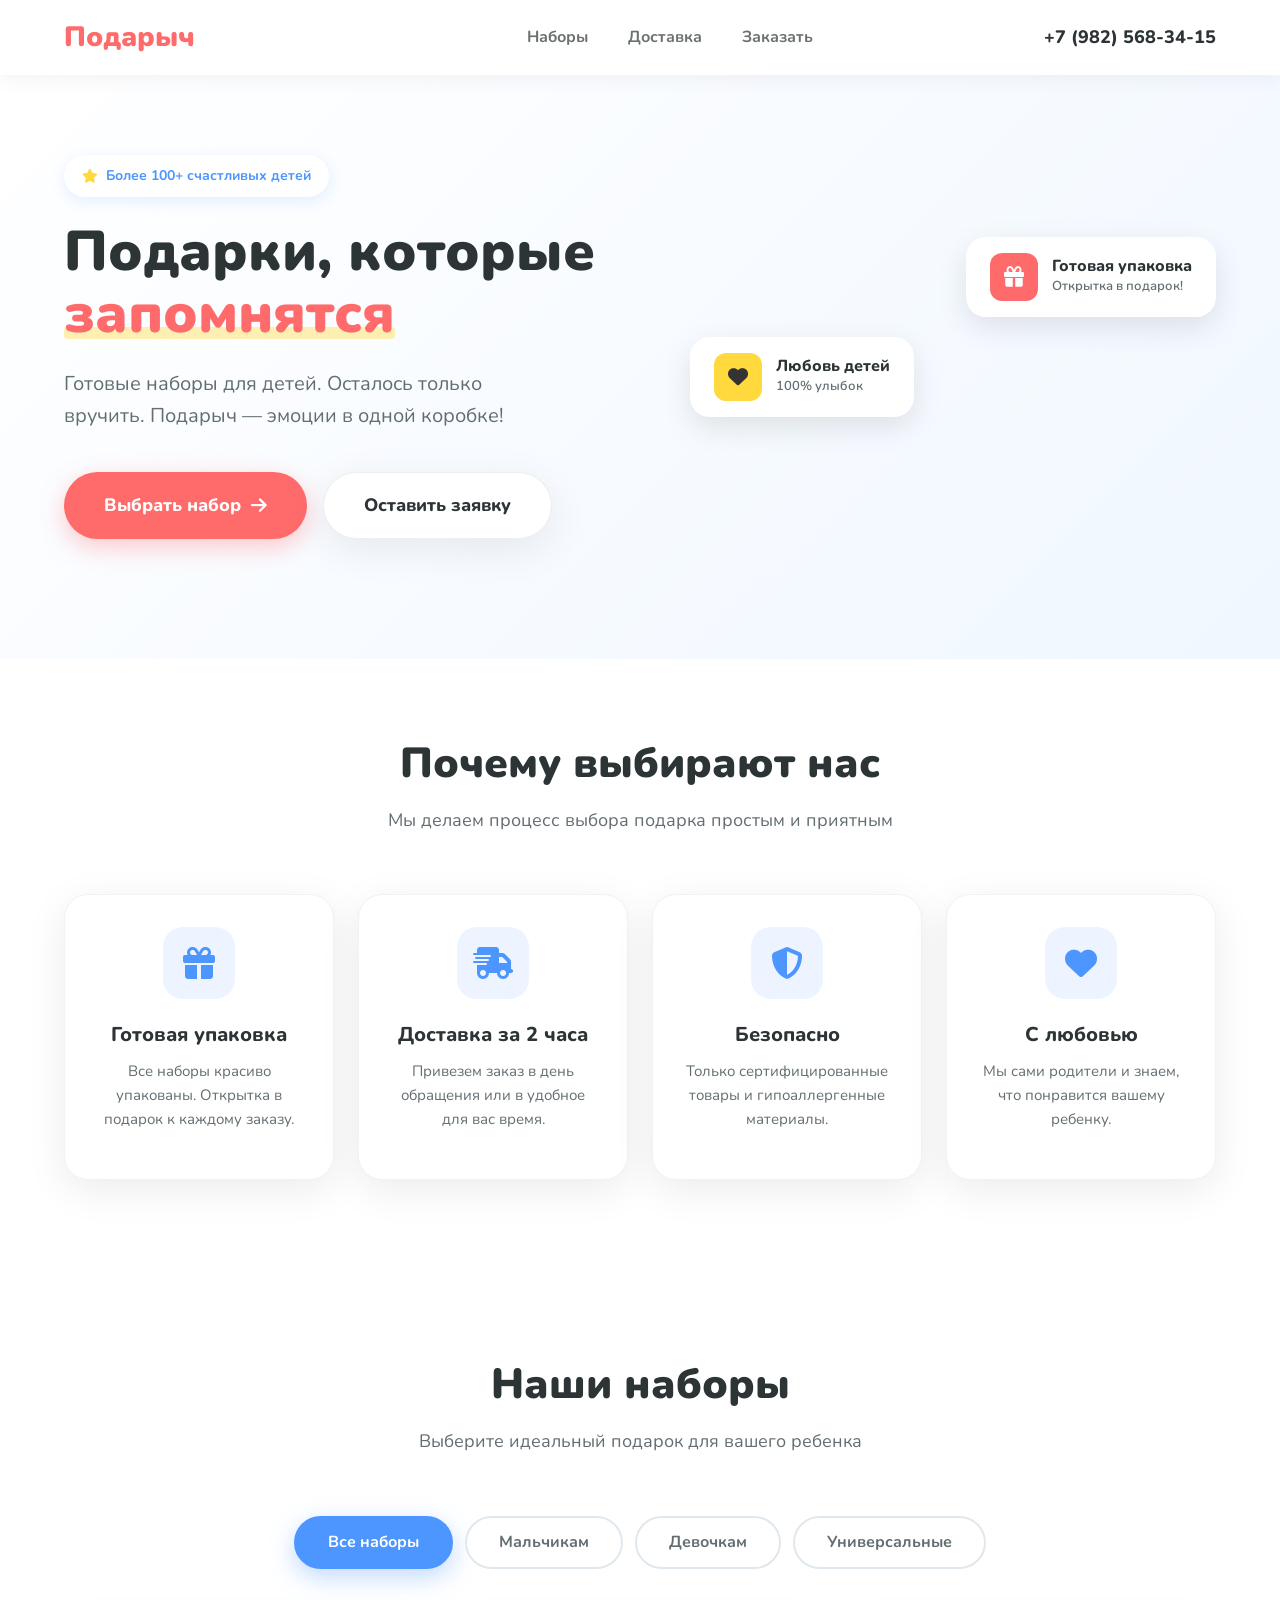
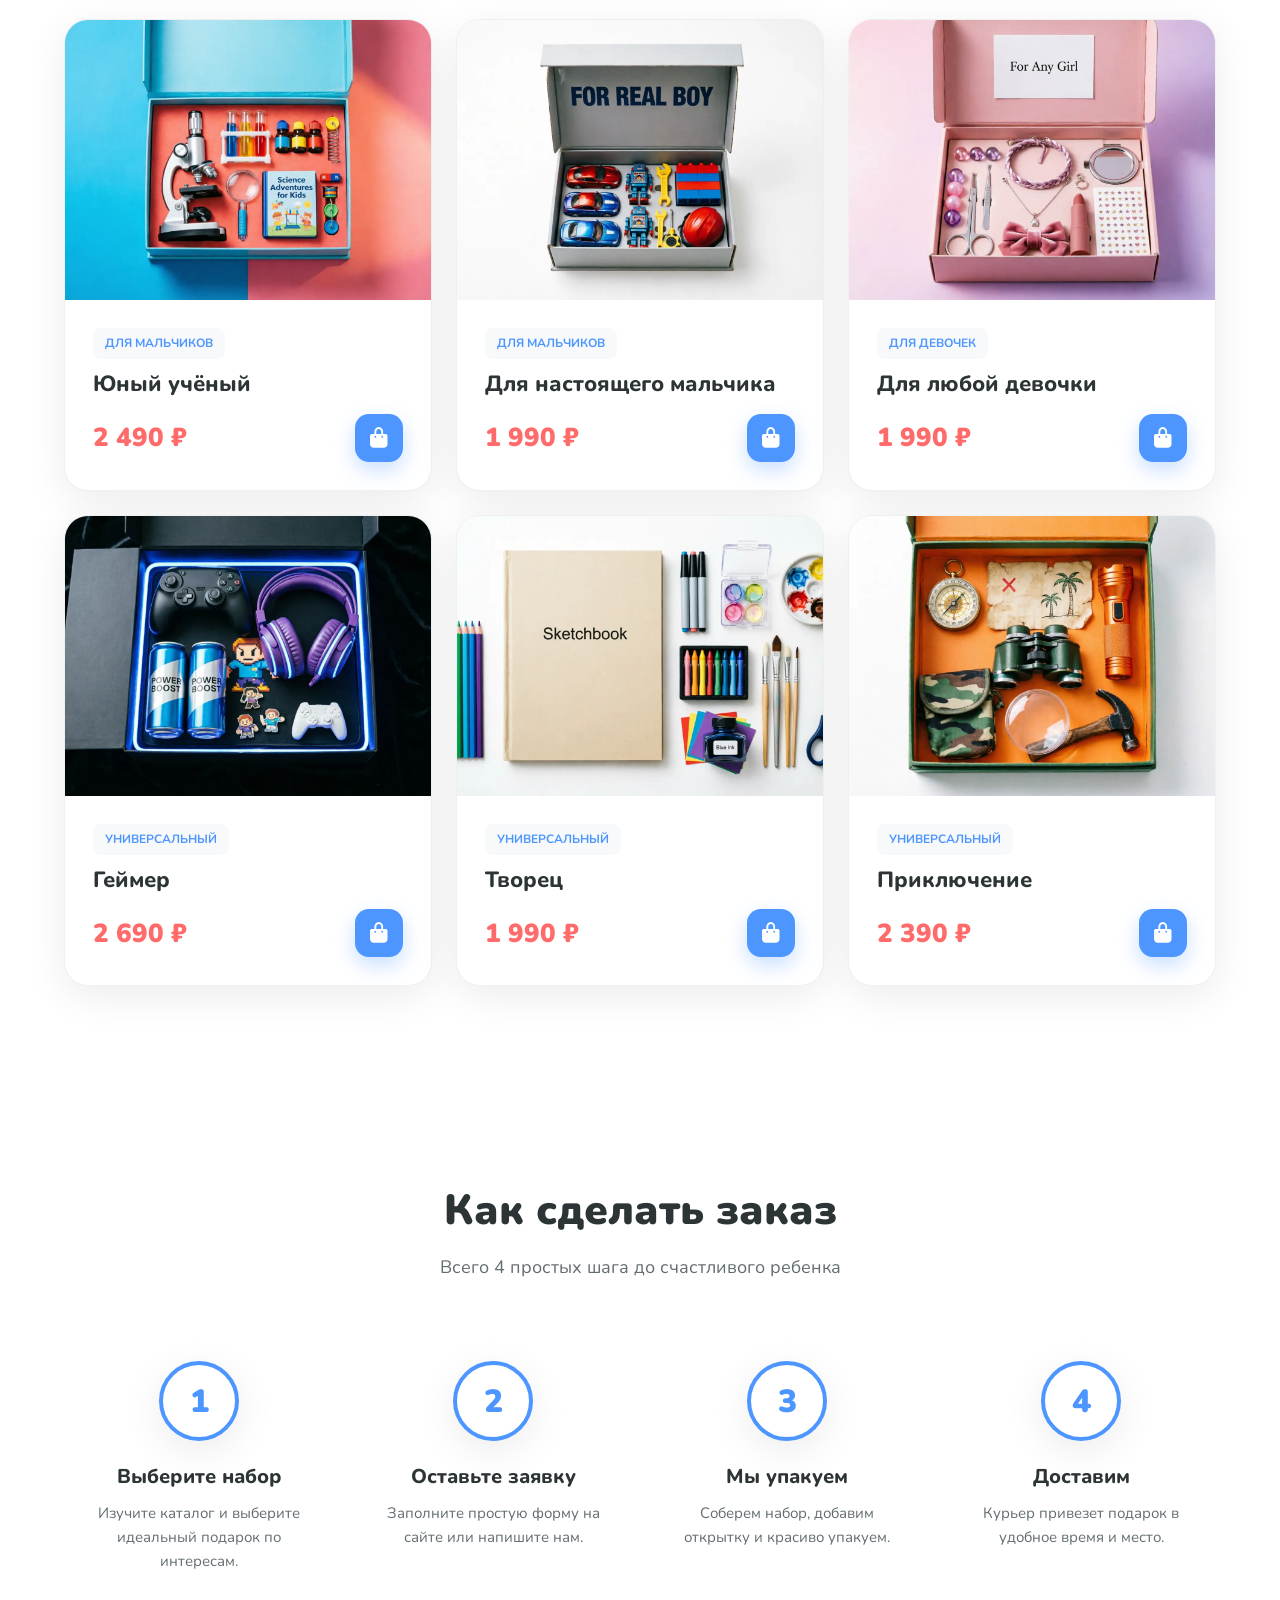
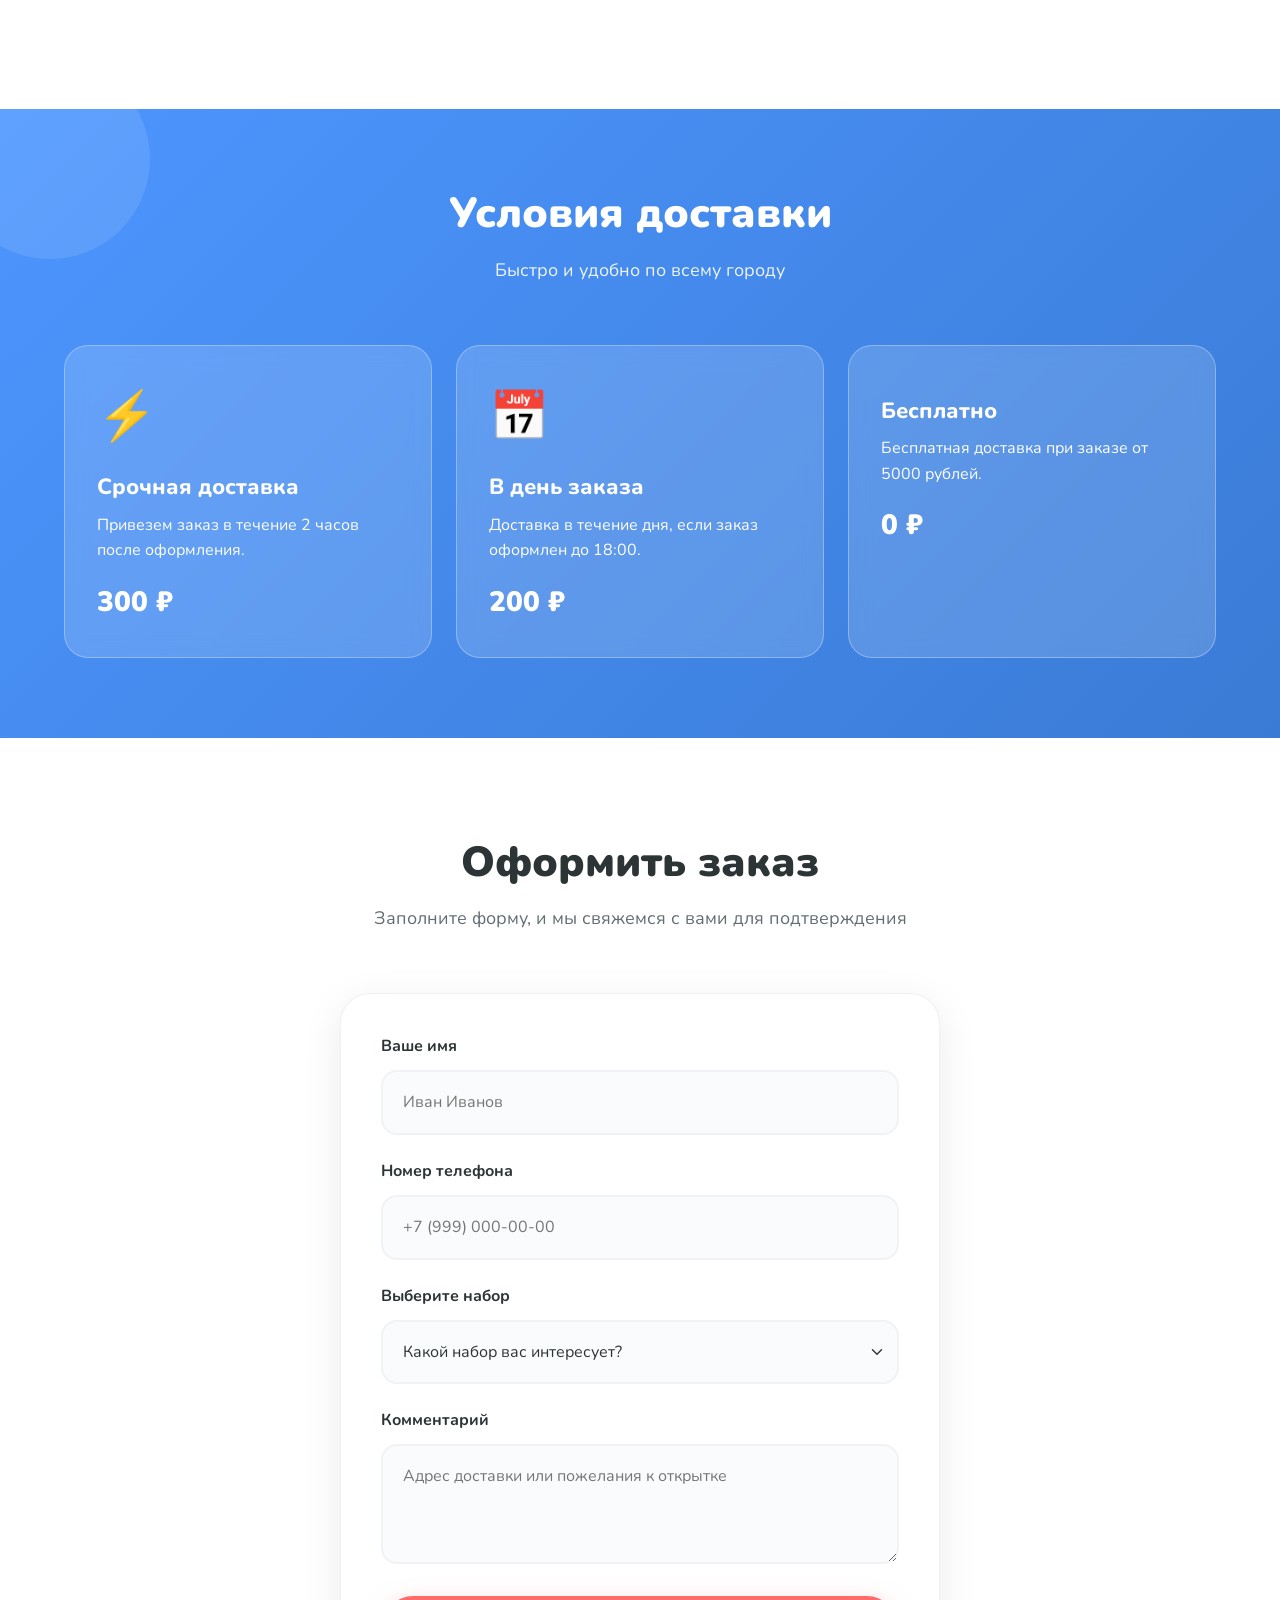
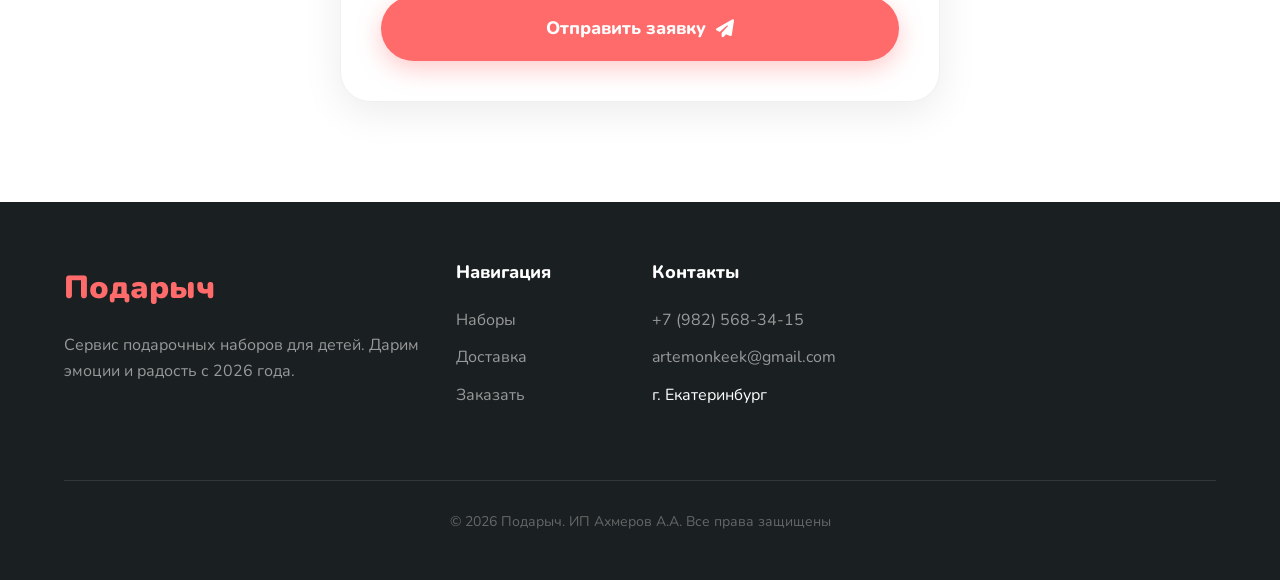
==== commit 624a5044: "Починил контакты в футере" ====
--- a/index.html
+++ b/index.html
@@ -391,7 +391,7 @@
                 </div>
             </div>
             <div class="footer-bottom">
-                <p>© 2026 Подарыч. ИП Ахмеров А.А. Все права защищены.</p>
+                <p>© 2026 Подарыч. ИП Ахмеров А.А. Все права защищены</p>
             </div>
         </div>
     </footer>
